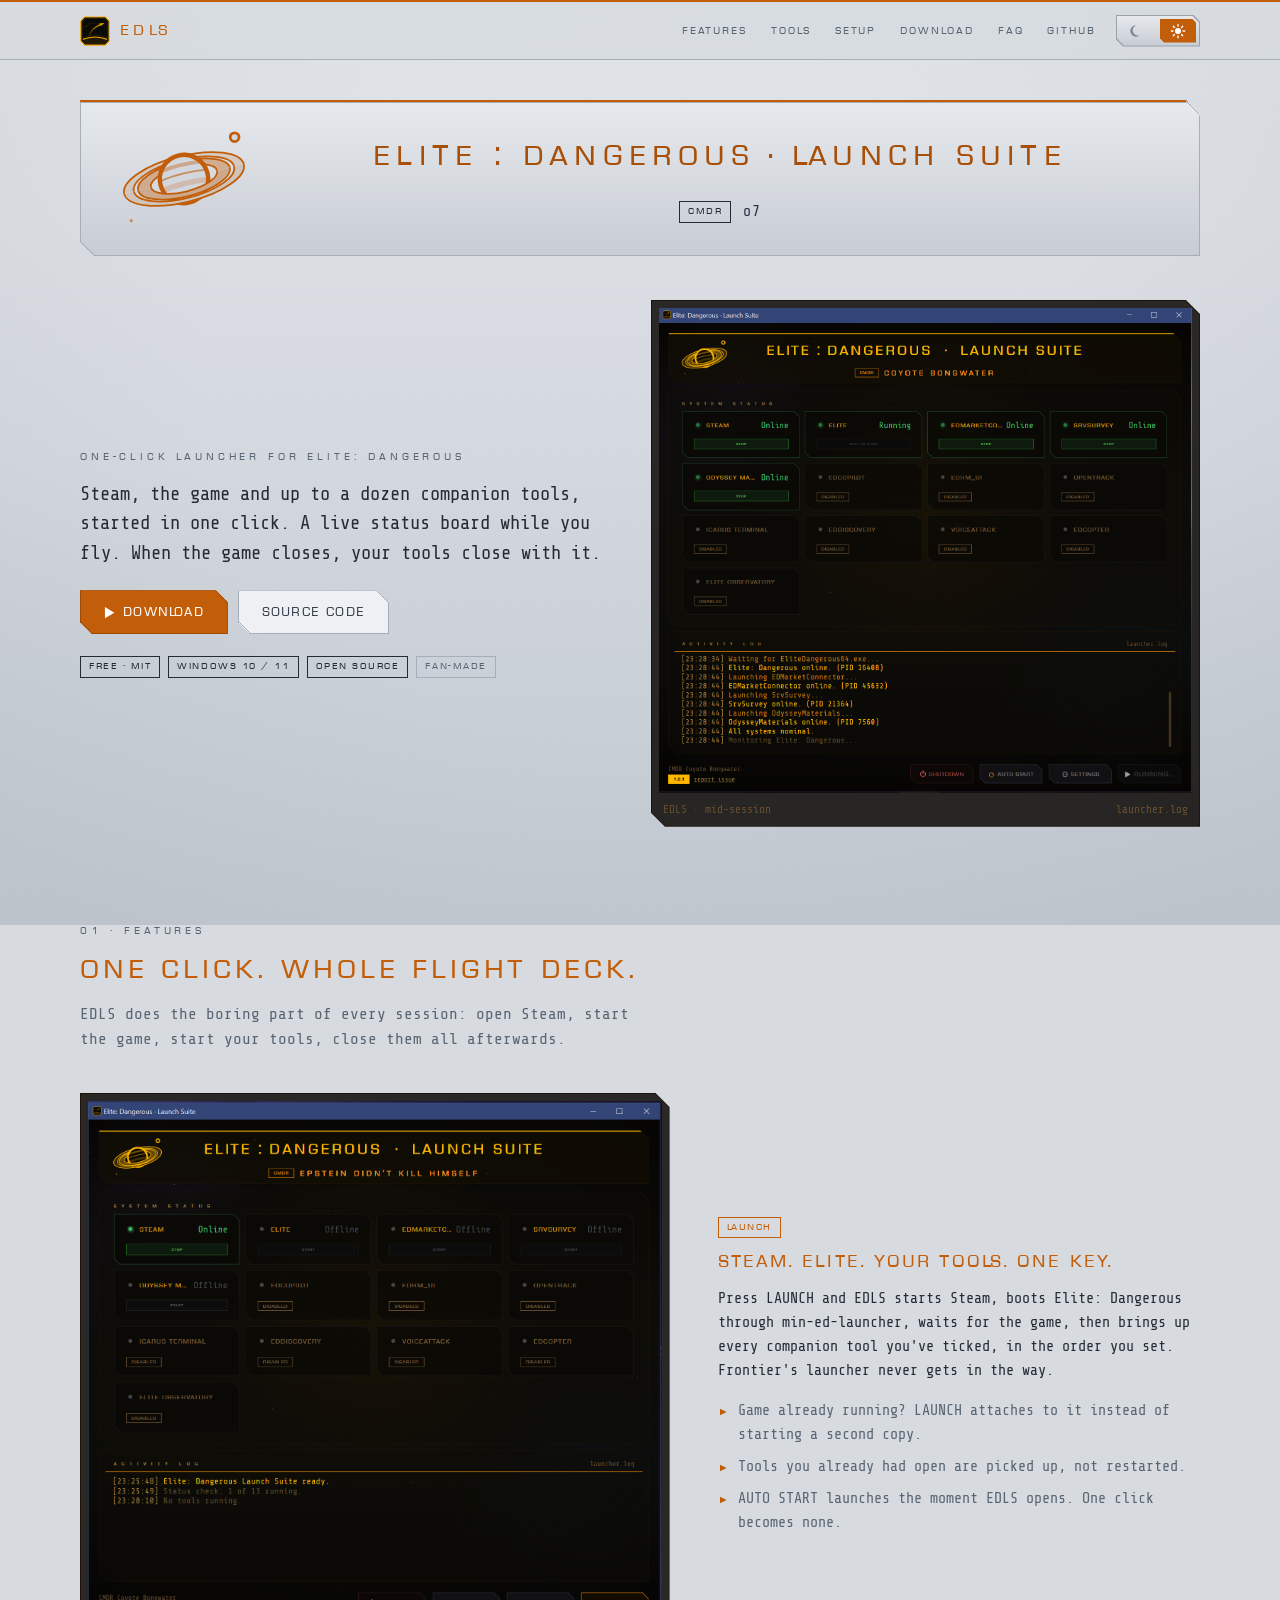
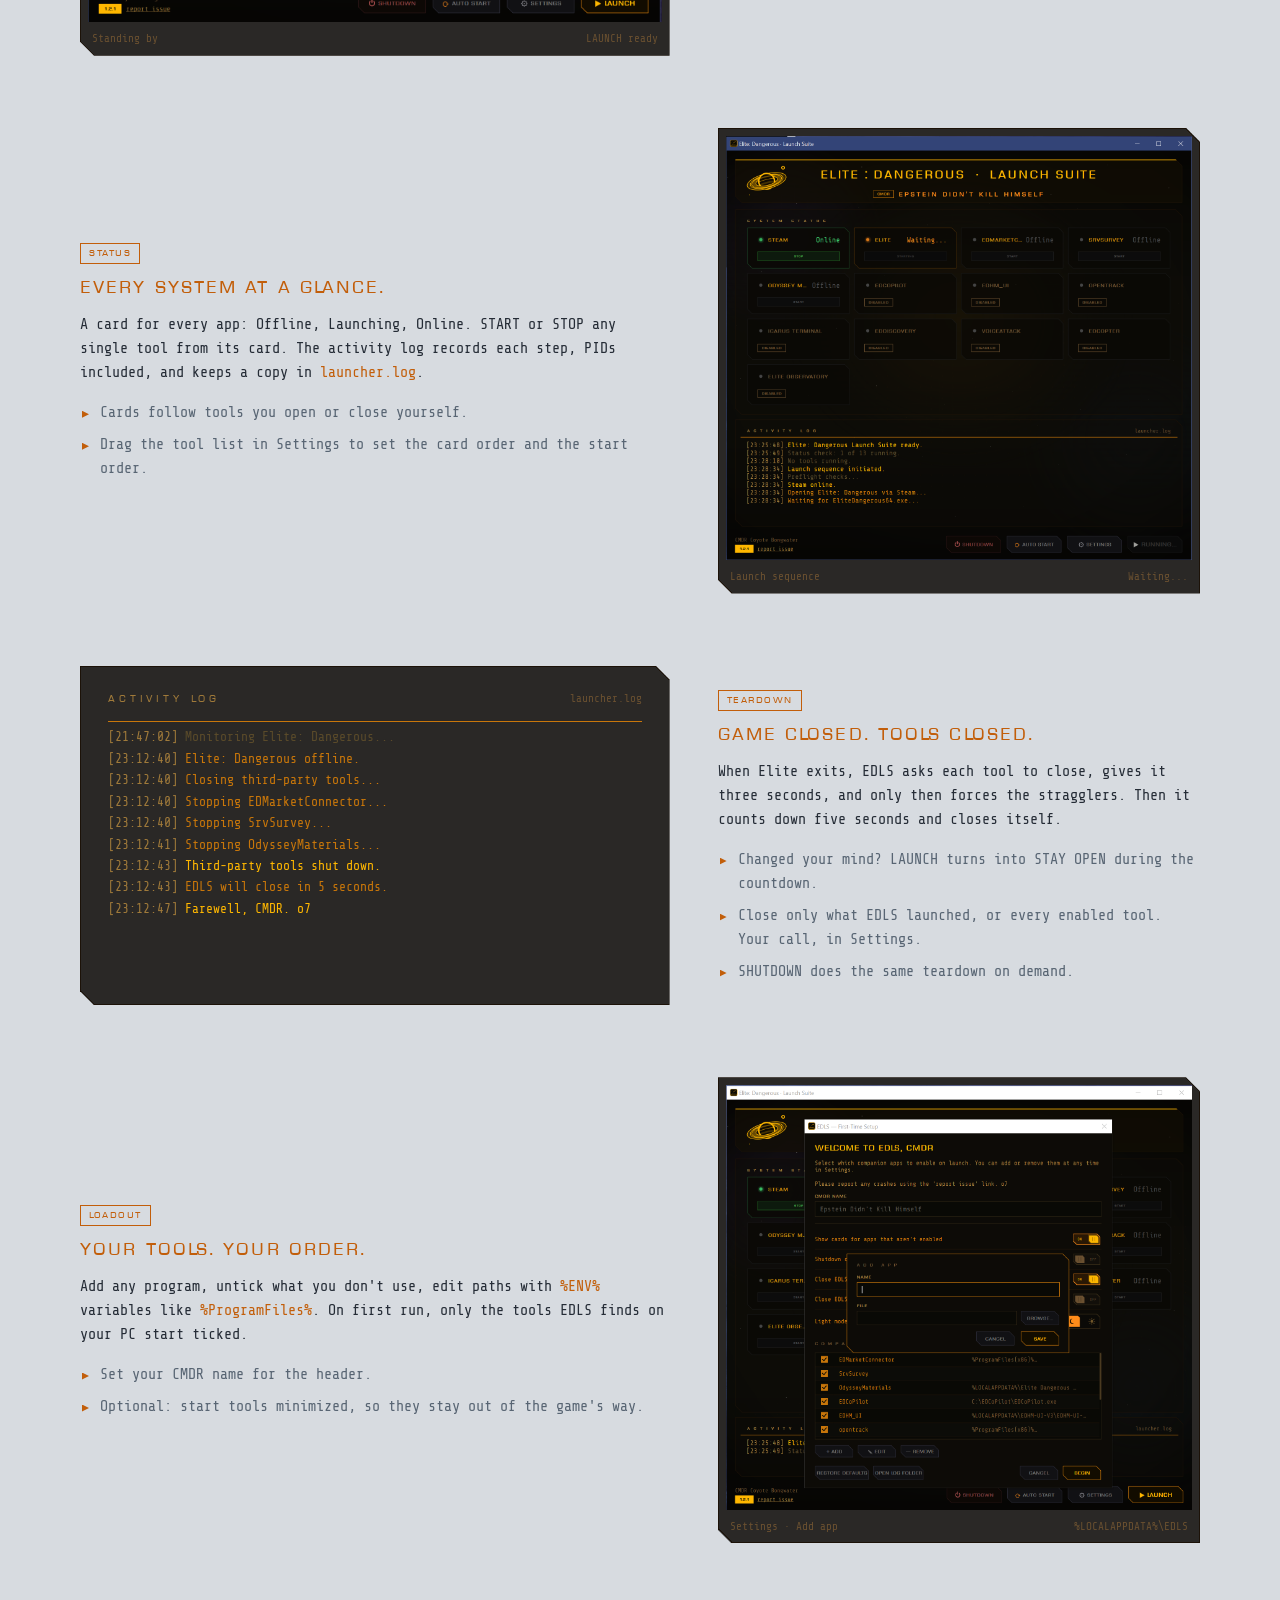
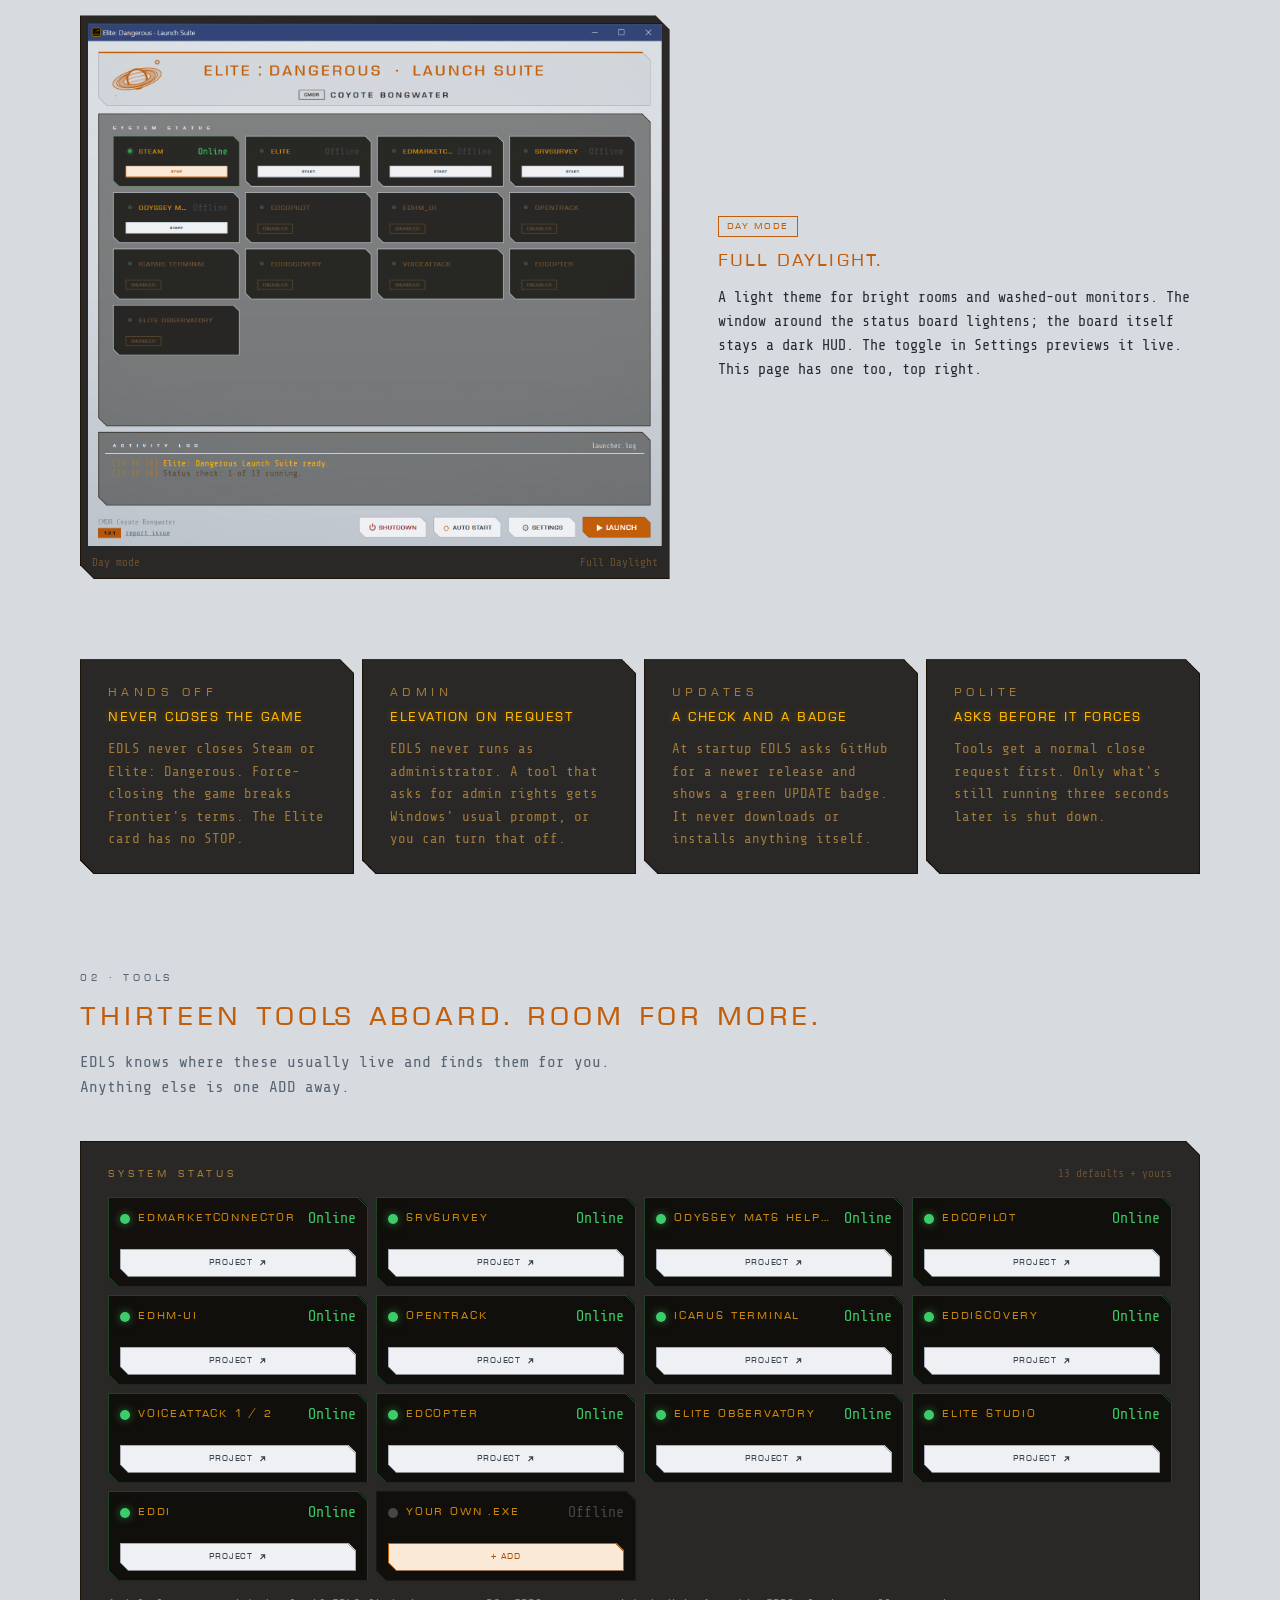
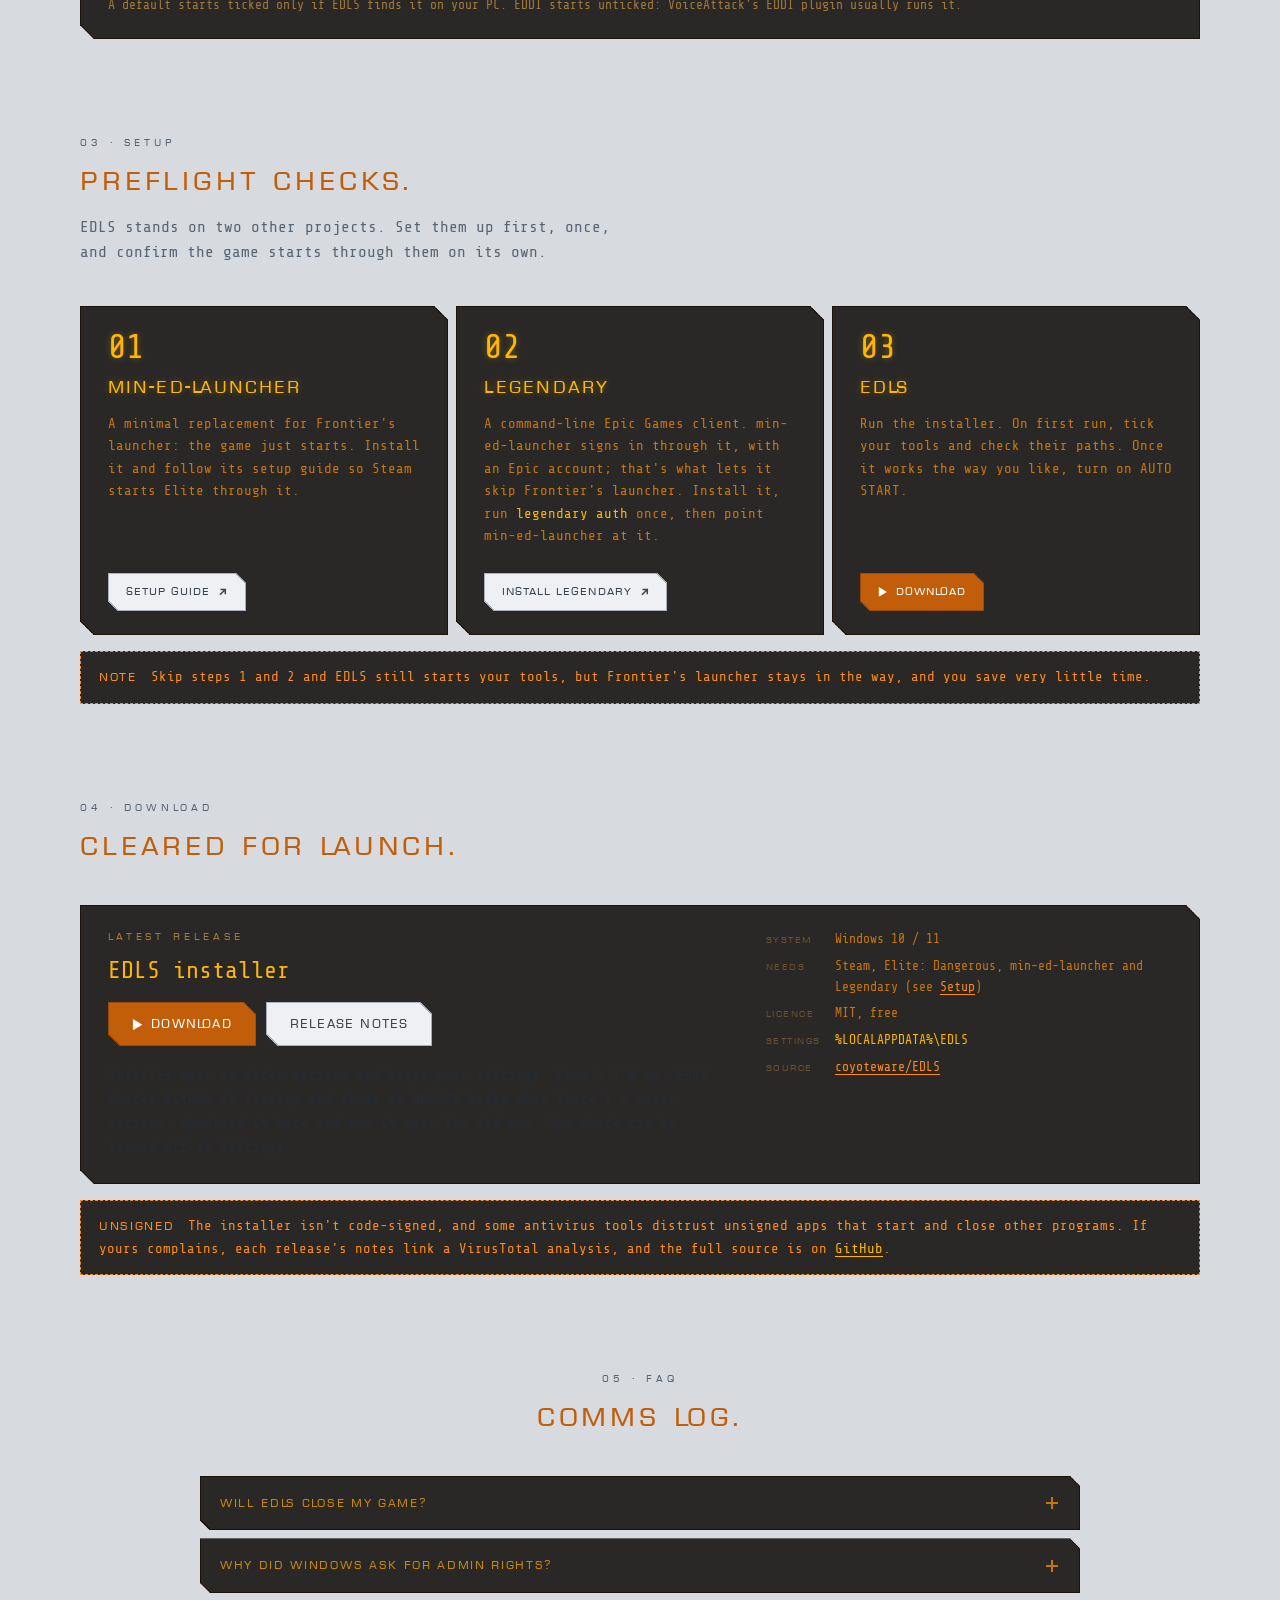
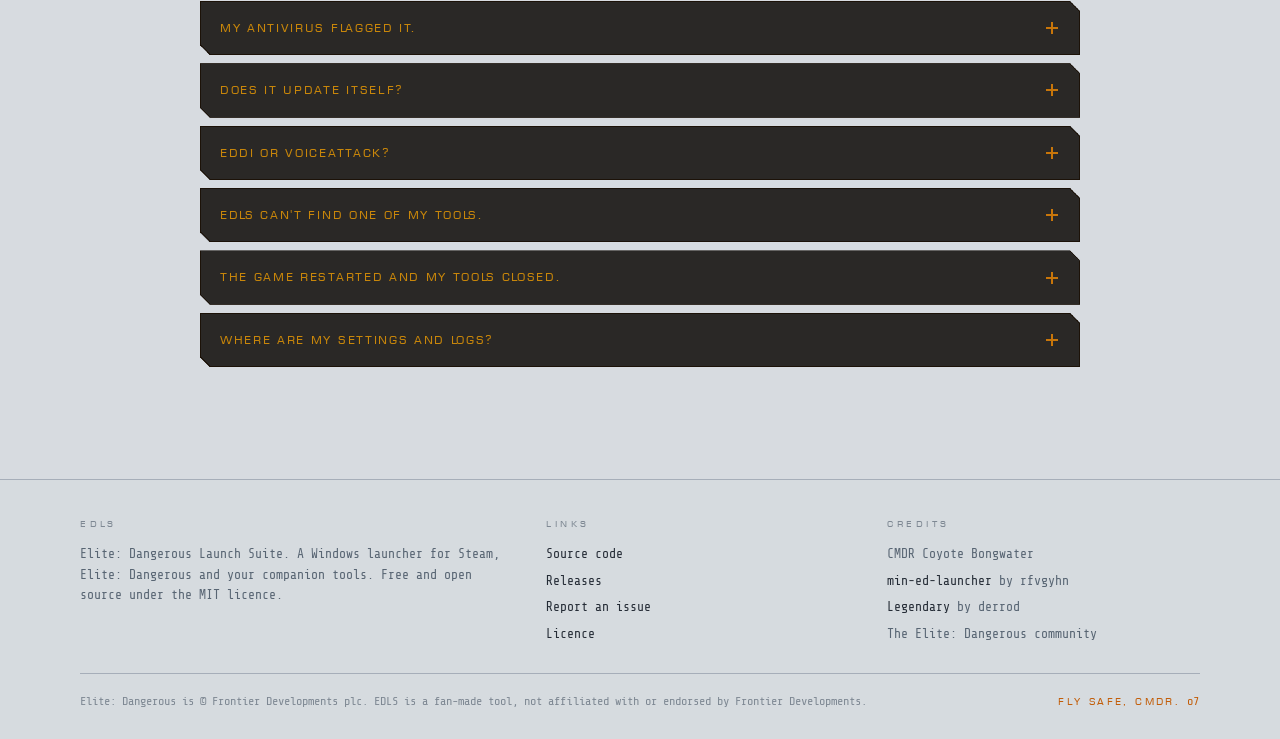
==== docs/index.html @ d01b5c19 "Add GitHub Pages site in docs/ A one-page landing site for EDLS, built from the EDLS Design System: " ====
<!doctype html>
<html lang="en" data-theme="dark">
<head>
<meta charset="utf-8">
<meta name="viewport" content="width=device-width, initial-scale=1">
<title>EDLS · Elite: Dangerous Launch Suite</title>
<meta name="description" content="EDLS starts Steam, Elite: Dangerous and up to a dozen companion tools in one click, shows a live status board while you fly, and closes the tools when the game exits. Free, open source, Windows 10/11.">
<meta name="theme-color" content="#090905">
<link rel="canonical" href="https://coyoteware.github.io/EDLS/">
<link rel="icon" href="img/icon.svg" type="image/svg+xml">
<link rel="icon" href="favicon.ico" sizes="any">
<link rel="apple-touch-icon" href="img/icon.png">
<meta property="og:type" content="website">
<meta property="og:site_name" content="EDLS">
<meta property="og:title" content="EDLS · Elite: Dangerous Launch Suite">
<meta property="og:description" content="Steam, Elite: Dangerous and your companion tools in one click. Torn down when the game closes. o7">
<meta property="og:url" content="https://coyoteware.github.io/EDLS/">
<meta property="og:image" content="https://coyoteware.github.io/EDLS/img/screenshots/midsession.png">
<meta property="og:image:alt" content="The EDLS window mid-session: status cards for Steam, Elite and companion tools, with the activity log below.">
<meta name="twitter:card" content="summary_large_image">
<script>
  (function () {
    var t;
    try { t = localStorage.getItem("edls-theme"); } catch (e) {}
    if (t !== "light" && t !== "dark") {
      t = window.matchMedia && matchMedia("(prefers-color-scheme: light)").matches ? "light" : "dark";
    }
    document.documentElement.setAttribute("data-theme", t);
  })();
</script>
<link rel="preload" href="ds/assets/EUROCAPS.TTF" as="font" type="font/ttf" crossorigin>
<link rel="stylesheet" href="ds/styles.css">
<link rel="stylesheet" href="css/site.css">
<script src="js/site.js" defer></script>
</head>
<body>
<a class="skip-link" href="#main">Skip to content</a>

<svg width="0" height="0" style="position:absolute" aria-hidden="true" focusable="false">
  <symbol id="i-play" viewBox="0 0 10 12"><path d="M0 0 10 6 0 12Z" fill="currentColor"/></symbol>
  <symbol id="i-ext" viewBox="0 0 12 12"><path d="M3 9 9 3M4 3h5v5" fill="none" stroke="currentColor" stroke-width="1.8" stroke-linecap="square"/></symbol>
  <symbol id="i-moon" viewBox="0 0 24 24"><path d="M15.5 3.5a8.5 8.5 0 1 0 5 15 7 7 0 0 1-5-15z" fill="currentColor"/></symbol>
  <symbol id="i-sun" viewBox="0 0 24 24"><circle cx="12" cy="12" r="4.5" fill="currentColor"/><path d="M12 2v2.5M12 19.5V22M2 12h2.5M19.5 12H22M4.9 4.9l1.8 1.8M17.3 17.3l1.8 1.8M4.9 19.1l1.8-1.8M17.3 6.7l1.8-1.8" stroke="currentColor" stroke-width="2" stroke-linecap="round"/></symbol>
</svg>

<header class="topbar">
  <div class="wrap">
    <a class="brand" href="#top" aria-label="EDLS home">
      <img src="img/icon.svg" alt="" width="30" height="30">EDLS
    </a>
    <nav class="nav" aria-label="Sections">
      <a href="#features">Features</a>
      <a class="nav-extra" href="#tools">Tools</a>
      <a href="#setup">Setup</a>
      <a href="#download">Download</a>
      <a class="nav-extra" href="#faq">FAQ</a>
      <a href="https://github.com/coyoteware/EDLS">GitHub</a>
    </nav>
    <button class="ed-theme-toggle" type="button" role="switch" aria-checked="false" aria-label="Day mode" hidden>
      <span class="tt-track" aria-hidden="true"></span>
      <svg class="tt-icon tt-moon-bg" aria-hidden="true"><use href="#i-moon"/></svg>
      <svg class="tt-icon tt-sun-bg" aria-hidden="true"><use href="#i-sun"/></svg>
      <span class="tt-knob" aria-hidden="true">
        <svg class="k-moon"><use href="#i-moon"/></svg>
        <svg class="k-sun"><use href="#i-sun"/></svg>
      </span>
    </button>
  </div>
</header>

<main id="main">

<!-- ═══ HERO ═══════════════════════════════════════════════════════════ -->
<section class="hero" id="top">
  <div class="wrap">
    <div class="ed-header boot" style="--i:0">
      <img class="ed-header-mark only-dark" src="img/title-mark.svg" alt="" width="132" height="110">
      <img class="ed-header-mark only-light" src="img/title-mark-light.svg" alt="" width="132" height="110">
      <h1><span class="seg">Elite : Dangerous</span><span class="sep" aria-hidden="true">·</span><span class="seg">Launch Suite</span></h1>
      <div class="ed-cmdr"><span class="ed-badge">CMDR</span><span class="o7">o7</span></div>
    </div>

    <div class="hero-grid">
      <div class="hero-copy boot" style="--i:1">
        <p class="ed-eyebrow">One-click launcher for Elite: Dangerous</p>
        <p class="hero-pitch">Steam, the game and up to a dozen companion tools, started in one click. A live status board while you fly. When the game closes, your tools close with it.</p>
        <div class="keys">
          <a class="ed-btn ed-btn--launch ed-btn--lg" href="#download"><svg class="i" aria-hidden="true"><use href="#i-play"/></svg>Download</a>
          <a class="ed-btn ed-btn--secondary ed-btn--lg" href="https://github.com/coyoteware/EDLS">Source code</a>
        </div>
        <div class="chips">
          <span class="ed-badge ed-badge--gold ed-badge--filled" data-release-version hidden></span>
          <span class="ed-badge">Free · MIT</span>
          <span class="ed-badge">Windows 10 / 11</span>
          <span class="ed-badge">Open source</span>
          <span class="ed-badge ed-badge--dim">Fan-made</span>
        </div>
      </div>
      <figure class="ed-panel hud shot boot" style="--i:2">
        <a href="img/screenshots/midsession.png"><img src="img/screenshots/midsession.png" width="1501" height="1366" alt="The EDLS window mid-session: Steam, Elite and three companion tools online, the rest disabled, and the activity log reporting all systems nominal."></a>
        <figcaption><span>EDLS · mid-session</span><span>launcher.log</span></figcaption>
      </figure>
    </div>
  </div>
</section>

<!-- ═══ FEATURES ═══════════════════════════════════════════════════════ -->
<section class="section" id="features" aria-labelledby="features-h">
  <div class="wrap">
    <header class="section-head">
      <p class="ed-eyebrow">01 · Features</p>
      <h2 id="features-h">One click. Whole flight deck.</h2>
      <p class="lede">EDLS does the boring part of every session: open Steam, start the game, start your tools, close them all afterwards.</p>
    </header>

    <article class="feature">
      <figure class="ed-panel hud shot">
        <a href="img/screenshots/mainmenu.png"><img src="img/screenshots/mainmenu.png" width="1507" height="1369" loading="lazy" alt="The EDLS main window before launch: Steam online, every other card offline, and the LAUNCH key at the bottom right."></a>
        <figcaption><span>Standing by</span><span>LAUNCH ready</span></figcaption>
      </figure>
      <div class="feature-copy">
        <span class="ed-badge ed-badge--orange">Launch</span>
        <h3>Steam. Elite. Your tools. One key.</h3>
        <p>Press LAUNCH and EDLS starts Steam, boots Elite: Dangerous through min-ed-launcher, waits for the game, then brings up every companion tool you've ticked, in the order you set. Frontier's launcher never gets in the way.</p>
        <ul class="ticks">
          <li>Game already running? LAUNCH attaches to it instead of starting a second copy.</li>
          <li>Tools you already had open are picked up, not restarted.</li>
          <li>AUTO START launches the moment EDLS opens. One click becomes none.</li>
        </ul>
      </div>
    </article>

    <article class="feature">
      <figure class="ed-panel hud shot">
        <a href="img/screenshots/booting.png"><img src="img/screenshots/booting.png" width="1504" height="1368" loading="lazy" alt="EDLS mid-launch: Steam online, Elite waiting, and the activity log stepping through the launch sequence."></a>
        <figcaption><span>Launch sequence</span><span>Waiting...</span></figcaption>
      </figure>
      <div class="feature-copy">
        <span class="ed-badge ed-badge--orange">Status</span>
        <h3>Every system at a glance.</h3>
        <p>A card for every app: Offline, Launching, Online. START or STOP any single tool from its card. The activity log records each step, PIDs included, and keeps a copy in <code>launcher.log</code>.</p>
        <ul class="ticks">
          <li>Cards follow tools you open or close yourself.</li>
          <li>Drag the tool list in Settings to set the card order and the start order.</li>
        </ul>
      </div>
    </article>

    <article class="feature">
      <div class="ed-panel hud feature-visual">
        <div class="ed-panel-head"><p class="ed-eyebrow">Activity log</p><span class="ed-panel-meta">launcher.log</span></div>
        <ul class="ed-log" aria-label="Example activity log at the end of a session">
          <li class="dim"><span class="ts">[21:47:02]</span> Monitoring Elite: Dangerous...</li>
          <li><span class="ts">[23:12:40]</span> Elite: Dangerous offline.</li>
          <li><span class="ts">[23:12:40]</span> Closing third-party tools...</li>
          <li><span class="ts">[23:12:40]</span> Stopping EDMarketConnector...</li>
          <li><span class="ts">[23:12:40]</span> Stopping SrvSurvey...</li>
          <li><span class="ts">[23:12:41]</span> Stopping OdysseyMaterials...</li>
          <li class="success"><span class="ts">[23:12:43]</span> Third-party tools shut down.</li>
          <li><span class="ts">[23:12:43]</span> EDLS will close in 5 seconds.</li>
          <li class="success"><span class="ts">[23:12:47]</span> Farewell, CMDR. o7</li>
        </ul>
      </div>
      <div class="feature-copy">
        <span class="ed-badge ed-badge--orange">Teardown</span>
        <h3>Game closed. Tools closed.</h3>
        <p>When Elite exits, EDLS asks each tool to close, gives it three seconds, and only then forces the stragglers. Then it counts down five seconds and closes itself.</p>
        <ul class="ticks">
          <li>Changed your mind? LAUNCH turns into STAY OPEN during the countdown.</li>
          <li>Close only what EDLS launched, or every enabled tool. Your call, in Settings.</li>
          <li>SHUTDOWN does the same teardown on demand.</li>
        </ul>
      </div>
    </article>

    <article class="feature">
      <figure class="ed-panel hud shot">
        <a href="img/screenshots/addapp.png"><img src="img/screenshots/addapp.png" width="1501" height="1366" loading="lazy" alt="The EDLS first-time setup dialog with the Add App popover open over the list of companion apps and their paths."></a>
        <figcaption><span>Settings · Add app</span><span>%LOCALAPPDATA%\EDLS</span></figcaption>
      </figure>
      <div class="feature-copy">
        <span class="ed-badge ed-badge--orange">Loadout</span>
        <h3>Your tools. Your order.</h3>
        <p>Add any program, untick what you don't use, edit paths with <code>%ENV%</code> variables like <code>%ProgramFiles%</code>. On first run, only the tools EDLS finds on your PC start ticked.</p>
        <ul class="ticks">
          <li>Set your CMDR name for the header.</li>
          <li>Optional: start tools minimized, so they stay out of the game's way.</li>
        </ul>
      </div>
    </article>

    <article class="feature">
      <figure class="ed-panel hud shot">
        <a href="img/screenshots/lightmode.png"><img src="img/screenshots/lightmode.png" width="1500" height="1366" loading="lazy" alt="EDLS in day mode: a light grey window and header around the dark status cards, with an orange LAUNCH key."></a>
        <figcaption><span>Day mode</span><span>Full Daylight</span></figcaption>
      </figure>
      <div class="feature-copy">
        <span class="ed-badge ed-badge--orange">Day mode</span>
        <h3>Full Daylight.</h3>
        <p>A light theme for bright rooms and washed-out monitors. The window around the status board lightens; the board itself stays a dark HUD. The toggle in Settings previews it live. This page has one too, top right.</p>
      </div>
    </article>

    <div class="aboard">
      <div class="ed-panel hud">
        <p class="ed-eyebrow">Hands off</p>
        <h3>Never closes the game</h3>
        <p>EDLS never closes Steam or Elite: Dangerous. Force-closing the game breaks Frontier's terms. The Elite card has no STOP.</p>
      </div>
      <div class="ed-panel hud">
        <p class="ed-eyebrow">Admin</p>
        <h3>Elevation on request</h3>
        <p>EDLS never runs as administrator. A tool that asks for admin rights gets Windows' usual prompt, or you can turn that off.</p>
      </div>
      <div class="ed-panel hud">
        <p class="ed-eyebrow">Updates</p>
        <h3>A check and a badge</h3>
        <p>At startup EDLS asks GitHub for a newer release and shows a green UPDATE badge. It never downloads or installs anything itself.</p>
      </div>
      <div class="ed-panel hud">
        <p class="ed-eyebrow">Polite</p>
        <h3>Asks before it forces</h3>
        <p>Tools get a normal close request first. Only what's still running three seconds later is shut down.</p>
      </div>
    </div>
  </div>
</section>

<!-- ═══ TOOLS ══════════════════════════════════════════════════════════ -->
<section class="section" id="tools" aria-labelledby="tools-h">
  <div class="wrap">
    <header class="section-head">
      <p class="ed-eyebrow">02 · Tools</p>
      <h2 id="tools-h">Thirteen tools aboard. Room for more.</h2>
      <p class="lede">EDLS knows where these usually live and finds them for you. Anything else is one ADD away.</p>
    </header>

    <div class="ed-panel hud">
      <div class="ed-panel-head"><p class="ed-eyebrow">System status</p><span class="ed-panel-meta">13 defaults + yours</span></div>
      <ul class="tool-grid" role="list" style="list-style:none;margin:0;padding:0">
        <li class="ed-card ed-card--online"><div class="ed-card-row"><span class="ed-dot ed-dot--online" style="--pulse-delay:0ms"></span><span class="ed-card-name">EDMarketConnector</span><span class="ed-card-state">Online</span></div><a class="ed-btn ed-btn--secondary ed-btn--sm" href="https://github.com/EDCD/EDMarketConnector">Project<svg class="i" aria-hidden="true"><use href="#i-ext"/></svg><span class="sr-only">: EDMarketConnector</span></a></li>
        <li class="ed-card ed-card--online"><div class="ed-card-row"><span class="ed-dot ed-dot--online" style="--pulse-delay:-300ms"></span><span class="ed-card-name">SrvSurvey</span><span class="ed-card-state">Online</span></div><a class="ed-btn ed-btn--secondary ed-btn--sm" href="https://github.com/njthomson/SrvSurvey">Project<svg class="i" aria-hidden="true"><use href="#i-ext"/></svg><span class="sr-only">: SrvSurvey</span></a></li>
        <li class="ed-card ed-card--online"><div class="ed-card-row"><span class="ed-dot ed-dot--online" style="--pulse-delay:-600ms"></span><span class="ed-card-name">Odyssey Mats Helper</span><span class="ed-card-state">Online</span></div><a class="ed-btn ed-btn--secondary ed-btn--sm" href="https://github.com/jixxed/ed-odyssey-materials-helper">Project<svg class="i" aria-hidden="true"><use href="#i-ext"/></svg><span class="sr-only">: Odyssey Materials Helper</span></a></li>
        <li class="ed-card ed-card--online"><div class="ed-card-row"><span class="ed-dot ed-dot--online" style="--pulse-delay:-900ms"></span><span class="ed-card-name">EDCoPilot</span><span class="ed-card-state">Online</span></div><a class="ed-btn ed-btn--secondary ed-btn--sm" href="https://www.razzafrag.com/">Project<svg class="i" aria-hidden="true"><use href="#i-ext"/></svg><span class="sr-only">: EDCoPilot</span></a></li>
        <li class="ed-card ed-card--online"><div class="ed-card-row"><span class="ed-dot ed-dot--online" style="--pulse-delay:-1200ms"></span><span class="ed-card-name">EDHM-UI</span><span class="ed-card-state">Online</span></div><a class="ed-btn ed-btn--secondary ed-btn--sm" href="https://github.com/BlueMystical/EDHM_UI">Project<svg class="i" aria-hidden="true"><use href="#i-ext"/></svg><span class="sr-only">: EDHM-UI</span></a></li>
        <li class="ed-card ed-card--online"><div class="ed-card-row"><span class="ed-dot ed-dot--online" style="--pulse-delay:-1500ms"></span><span class="ed-card-name">opentrack</span><span class="ed-card-state">Online</span></div><a class="ed-btn ed-btn--secondary ed-btn--sm" href="https://github.com/opentrack/opentrack">Project<svg class="i" aria-hidden="true"><use href="#i-ext"/></svg><span class="sr-only">: opentrack</span></a></li>
        <li class="ed-card ed-card--online"><div class="ed-card-row"><span class="ed-dot ed-dot--online" style="--pulse-delay:-150ms"></span><span class="ed-card-name">ICARUS Terminal</span><span class="ed-card-state">Online</span></div><a class="ed-btn ed-btn--secondary ed-btn--sm" href="https://github.com/iaincollins/icarus">Project<svg class="i" aria-hidden="true"><use href="#i-ext"/></svg><span class="sr-only">: ICARUS Terminal</span></a></li>
        <li class="ed-card ed-card--online"><div class="ed-card-row"><span class="ed-dot ed-dot--online" style="--pulse-delay:-450ms"></span><span class="ed-card-name">EDDiscovery</span><span class="ed-card-state">Online</span></div><a class="ed-btn ed-btn--secondary ed-btn--sm" href="https://github.com/EDDiscovery/EDDiscovery">Project<svg class="i" aria-hidden="true"><use href="#i-ext"/></svg><span class="sr-only">: EDDiscovery</span></a></li>
        <li class="ed-card ed-card--online"><div class="ed-card-row"><span class="ed-dot ed-dot--online" style="--pulse-delay:-750ms"></span><span class="ed-card-name">VoiceAttack 1 / 2</span><span class="ed-card-state">Online</span></div><a class="ed-btn ed-btn--secondary ed-btn--sm" href="https://voiceattack.com/">Project<svg class="i" aria-hidden="true"><use href="#i-ext"/></svg><span class="sr-only">: VoiceAttack</span></a></li>
        <li class="ed-card ed-card--online"><div class="ed-card-row"><span class="ed-dot ed-dot--online" style="--pulse-delay:-1050ms"></span><span class="ed-card-name">EDCoPTER</span><span class="ed-card-state">Online</span></div><a class="ed-btn ed-btn--secondary ed-btn--sm" href="https://edcopter.net/">Project<svg class="i" aria-hidden="true"><use href="#i-ext"/></svg><span class="sr-only">: EDCoPTER</span></a></li>
        <li class="ed-card ed-card--online"><div class="ed-card-row"><span class="ed-dot ed-dot--online" style="--pulse-delay:-1350ms"></span><span class="ed-card-name">Elite Observatory</span><span class="ed-card-state">Online</span></div><a class="ed-btn ed-btn--secondary ed-btn--sm" href="https://github.com/Xjph/ObservatoryCore">Project<svg class="i" aria-hidden="true"><use href="#i-ext"/></svg><span class="sr-only">: Elite Observatory</span></a></li>
        <li class="ed-card ed-card--online"><div class="ed-card-row"><span class="ed-dot ed-dot--online" style="--pulse-delay:-1650ms"></span><span class="ed-card-name">Elite Studio</span><span class="ed-card-state">Online</span></div><a class="ed-btn ed-btn--secondary ed-btn--sm" href="https://elite-studio-app.github.io/">Project<svg class="i" aria-hidden="true"><use href="#i-ext"/></svg><span class="sr-only">: Elite Studio</span></a></li>
        <li class="ed-card ed-card--online"><div class="ed-card-row"><span class="ed-dot ed-dot--online" style="--pulse-delay:-500ms"></span><span class="ed-card-name">EDDI</span><span class="ed-card-state">Online</span></div><a class="ed-btn ed-btn--secondary ed-btn--sm" href="https://github.com/EDCD/EDDI">Project<svg class="i" aria-hidden="true"><use href="#i-ext"/></svg><span class="sr-only">: EDDI</span></a></li>
        <li class="ed-card"><div class="ed-card-row"><span class="ed-dot"></span><span class="ed-card-name">Your own .exe</span><span class="ed-card-state">Offline</span></div><a class="ed-btn ed-btn--on ed-btn--sm" href="https://github.com/coyoteware/EDLS#configuration">+ Add</a></li>
      </ul>
      <p class="tool-note">A default starts ticked only if EDLS finds it on your PC. EDDI starts unticked: VoiceAttack's EDDI plugin usually runs it.</p>
    </div>
  </div>
</section>

<!-- ═══ SETUP ══════════════════════════════════════════════════════════ -->
<section class="section" id="setup" aria-labelledby="setup-h">
  <div class="wrap">
    <header class="section-head">
      <p class="ed-eyebrow">03 · Setup</p>
      <h2 id="setup-h">Preflight checks.</h2>
      <p class="lede">EDLS stands on two other projects. Set them up first, once, and confirm the game starts through them on its own.</p>
    </header>

    <ol class="steps" role="list" style="list-style:none;margin:0;padding:0">
      <li class="ed-panel hud step">
        <span class="step-num">01</span>
        <h3>min-ed-launcher</h3>
        <p>A minimal replacement for Frontier's launcher: the game just starts. Install it and follow its setup guide so Steam starts Elite through it.</p>
        <div class="keys"><a class="ed-btn ed-btn--secondary" href="https://github.com/rfvgyhn/min-ed-launcher#setup">Setup guide<svg class="i" aria-hidden="true"><use href="#i-ext"/></svg></a></div>
      </li>
      <li class="ed-panel hud step">
        <span class="step-num">02</span>
        <h3>Legendary</h3>
        <p>A command-line Epic Games client. min-ed-launcher signs in through it, with an Epic account; that's what lets it skip Frontier's launcher. Install it, run <code>legendary auth</code> once, then point min-ed-launcher at it.</p>
        <div class="keys"><a class="ed-btn ed-btn--secondary" href="https://github.com/derrod/legendary#installation">Install Legendary<svg class="i" aria-hidden="true"><use href="#i-ext"/></svg></a></div>
      </li>
      <li class="ed-panel hud step">
        <span class="step-num">03</span>
        <h3>EDLS</h3>
        <p>Run the installer. On first run, tick your tools and check their paths. Once it works the way you like, turn on AUTO START.</p>
        <div class="keys"><a class="ed-btn ed-btn--launch" href="#download"><svg class="i" aria-hidden="true"><use href="#i-play"/></svg>Download</a></div>
      </li>
    </ol>
    <p class="callout hud"><strong>NOTE</strong> Skip steps 1 and 2 and EDLS still starts your tools, but Frontier's launcher stays in the way, and you save very little time.</p>
  </div>
</section>

<!-- ═══ DOWNLOAD ═══════════════════════════════════════════════════════ -->
<section class="section" id="download" aria-labelledby="download-h">
  <div class="wrap">
    <header class="section-head">
      <p class="ed-eyebrow">04 · Download</p>
      <h2 id="download-h">Cleared for launch.</h2>
    </header>

    <div class="ed-panel hud download">
      <div>
        <p class="ed-eyebrow">Latest release</p>
        <p class="dl-file" data-release-file>EDLS installer</p>
        <div class="keys">
          <a class="ed-btn ed-btn--launch ed-btn--lg" href="https://github.com/coyoteware/EDLS/releases/latest" data-release-download><svg class="i" aria-hidden="true"><use href="#i-play"/></svg>Download</a>
          <a class="ed-btn ed-btn--secondary ed-btn--lg" href="https://github.com/coyoteware/EDLS/releases/latest" data-release-notes>Release notes</a>
        </div>
        <p>Installs over an older version and keeps your settings. From 1.3.0 on, EDLS checks GitHub at startup and shows an UPDATE badge when there's a newer version: download it here and run it over the old one. The check can be turned off in Settings.</p>
      </div>
      <dl class="specs">
        <dt>System</dt><dd>Windows 10 / 11</dd>
        <dt>Needs</dt><dd>Steam, Elite: Dangerous, min-ed-launcher and Legendary (see <a href="#setup">Setup</a>)</dd>
        <dt>Licence</dt><dd>MIT, free</dd>
        <dt>Settings</dt><dd><code>%LOCALAPPDATA%\EDLS</code></dd>
        <dt>Source</dt><dd><a href="https://github.com/coyoteware/EDLS">coyoteware/EDLS</a></dd>
      </dl>
    </div>
    <p class="callout hud"><strong>UNSIGNED</strong> The installer isn't code-signed, and some antivirus tools distrust unsigned apps that start and close other programs. If yours complains, each release's notes link a VirusTotal analysis, and the full source is on <a href="https://github.com/coyoteware/EDLS">GitHub</a>.</p>
  </div>
</section>

<!-- ═══ FAQ ════════════════════════════════════════════════════════════ -->
<section class="section" id="faq" aria-labelledby="faq-h">
  <div class="wrap">
    <header class="section-head section-head--center">
      <p class="ed-eyebrow">05 · FAQ</p>
      <h2 id="faq-h">Comms log.</h2>
    </header>
    <div class="faq">
      <details class="ed-faq hud">
        <summary>Will EDLS close my game?</summary>
        <div class="answer"><p>No. EDLS never closes Steam or Elite: Dangerous: force-closing the game breaks Frontier's terms of service. Quit from the game's own menu. EDLS only closes your companion tools.</p></div>
      </details>
      <details class="ed-faq hud">
        <summary>Why did Windows ask for admin rights?</summary>
        <div class="answer"><p>Some tools (EDHM-UI, on most accounts) ask Windows for administrator rights. EDLS itself never runs as administrator, so when it starts one of these, Windows shows its usual UAC prompt. If EDLS has to close one later, Windows asks once more, one prompt for all of them.</p><p>Don't want the prompts? Turn off <strong>Ask for admin rights when a tool needs them</strong> in Settings, and EDLS leaves those tools to you.</p></div>
      </details>
      <details class="ed-faq hud">
        <summary>My antivirus flagged it.</summary>
        <div class="answer"><p>The installer is unsigned, and EDLS starts and closes other programs: some antivirus tools distrust that combination. Each release's notes link a VirusTotal analysis, and the source is all on GitHub.</p></div>
      </details>
      <details class="ed-faq hud">
        <summary>Does it update itself?</summary>
        <div class="answer"><p>No. From 1.3.0 on, EDLS asks GitHub for a newer release at startup and shows a green UPDATE badge next to your CMDR name. Click it for the steps and a link to the release page. Download the installer there and run it: it installs over your current version and keeps your settings. EDLS never downloads or runs an installer itself.</p></div>
      </details>
      <details class="ed-faq hud">
        <summary>EDDI or VoiceAttack?</summary>
        <div class="answer"><p>If you use EDDI through VoiceAttack's EDDI plugin, leave EDDI unticked and VoiceAttack ticked. The plugin starts EDDI and closes it with VoiceAttack. With both ticked, EDLS and the plugin can both try to start EDDI at once. Tick EDDI only if you run it on its own.</p></div>
      </details>
      <details class="ed-faq hud">
        <summary>EDLS can't find one of my tools.</summary>
        <div class="answer"><p>Open SETTINGS and set its path. Paths take environment variables, e.g. <code>%ProgramFiles%</code>. SrvSurvey's install path is hard to enter by hand: if EDLS can't find it, please report it on the <a href="https://github.com/coyoteware/EDLS/issues">issues page</a>.</p></div>
      </details>
      <details class="ed-faq hud">
        <summary>The game restarted and my tools closed.</summary>
        <div class="answer"><p>A relog, or min-ed-launcher restarting the game, looks to EDLS like the end of the session. Press STAY OPEN during the countdown, then LAUNCH: EDLS attaches to the running game and starts your tools again.</p></div>
      </details>
      <details class="ed-faq hud">
        <summary>Where are my settings and logs?</summary>
        <div class="answer"><p><code>%LOCALAPPDATA%\EDLS\settings.json</code> and <code>%LOCALAPPDATA%\EDLS\launcher.log</code>. Found a bug? Open an <a href="https://github.com/coyoteware/EDLS/issues">issue</a> and attach <code>launcher.log</code> (Settings → OPEN LOG FOLDER), with your OS and hardware.</p></div>
      </details>
    </div>
  </div>
</section>

</main>

<footer class="site-footer">
  <div class="wrap">
    <div class="footer-grid">
      <div>
        <h4>EDLS</h4>
        <p>Elite: Dangerous Launch Suite. A Windows launcher for Steam, Elite: Dangerous and your companion tools. Free and open source under the MIT licence.</p>
      </div>
      <div>
        <h4>Links</h4>
        <ul>
          <li><a href="https://github.com/coyoteware/EDLS">Source code</a></li>
          <li><a href="https://github.com/coyoteware/EDLS/releases">Releases</a></li>
          <li><a href="https://github.com/coyoteware/EDLS/issues">Report an issue</a></li>
          <li><a href="https://github.com/coyoteware/EDLS/blob/main/LICENSE">Licence</a></li>
        </ul>
      </div>
      <div>
        <h4>Credits</h4>
        <ul>
          <li>CMDR Coyote Bongwater</li>
          <li><a href="https://github.com/rfvgyhn/min-ed-launcher">min-ed-launcher</a> by rfvgyhn</li>
          <li><a href="https://github.com/derrod/legendary">Legendary</a> by derrod</li>
          <li>The Elite: Dangerous community</li>
        </ul>
      </div>
    </div>
    <div class="legal">
      <span>Elite: Dangerous is © Frontier Developments plc. EDLS is a fan-made tool, not affiliated with or endorsed by Frontier Developments.</span>
      <span class="salute">Fly safe, CMDR. <span class="o7">o7</span></span>
    </div>
  </div>
</footer>
</body>
</html>
---- docs/ds/styles.css ----
/* ============================================================================
   EDLS DESIGN SYSTEM — global entry point.
   Consumers link THIS file. It is import-only by contract.
   ============================================================================ */

@import "tokens/fonts.css";
@import "tokens/colors.css";
@import "tokens/typography.css";
@import "tokens/spacing.css";
@import "tokens/effects.css";
---- docs/css/site.css ----
/* ============================================================================
   EDLS site — components and layout.
   Tokens come from ds/styles.css (the EDLS Design System, copied verbatim).
   The .ed-* classes are plain-CSS ports of the DS React components
   (components/core, components/status, components/forms); values match them.
   ============================================================================ */

:root {
  color-scheme: dark;
  --wrap: 1120px;
  --gutter: 16px;
  --topbar-h: 60px;
  --topbar-bg: rgba(9, 9, 5, 0.84);
  --page-bg: url("../img/window-bg.svg");
  --heading-glow: var(--glow-text);
  --hud-pane: rgba(13, 11, 7, 0.45);
}

/* Day mode, page chrome: the DS "Full Daylight" keys and banner
   (ui_kits/edls-launcher/Light Mode.html, .daylight) — what the app ships. */
[data-theme="light"] {
  color-scheme: light;
  --topbar-bg: rgba(215, 219, 224, 0.88);
  --page-bg: url("../img/window-bg-light.svg");
  --heading-glow: none;

  --banner-bg: linear-gradient(180deg, #E6E9ED 0%, #C8CDD4 100%);
  --banner-edge: #C25E0A;
  --banner-title: #A84F08;
  --banner-glow: none;
  --banner-border: #A6AEB9;

  --btn-launch-bg: #C25E0A; --btn-launch-bg-hover: #D46A12; --btn-launch-bd: #9E4A06;
  --btn-launch-bd-hover: #7E3A04; --btn-launch-fg: #FFFFFF; --btn-launch-fg-hover: #FFFFFF;
  --btn-glow: none;
  --btn-secondary-bg: #EEF0F3; --btn-secondary-bg-hover: #FFFFFF; --btn-secondary-bd: #A6AEB9;
  --btn-secondary-bd-hover: #C25E0A; --btn-secondary-fg: #3A4450; --btn-secondary-fg-hover: #A84F08;
  --btn-on-bg: #FBE9D8; --btn-on-bg-hover: #FFF1E3; --btn-on-bd: #C25E0A;
  --btn-on-bd-hover: #9E4A06; --btn-on-fg: #A84F08; --btn-on-fg-hover: #7E3A04;
}

/* Day mode, panes: the status/log panes and cards stay the dark HUD in both
   themes (the app's "Full Daylight" rule, theme.PANE). .hud re-declares the
   dark palette, and the semantic aliases with it, because custom properties
   inherit already-resolved values. The pane fill is denser than the app's
   .45 so prose stays readable over the light window. */
[data-theme="light"] .hud {
  --ed-gold: #FFB700; --ed-dark: #090905; --ed-panel: #0D0B07; --ed-border: #1C1208;
  --ed-amber: #C8760A; --ed-orange: #FF8C1A; --ed-dim: #4A3A20; --ed-text-mid: #A07A3A;
  --ed-text-dim: #6A5030; --ed-green: #3DCC6A; --ed-red: #CC3D3D; --ed-inactive: #454545;
  --ed-name: #C8860A; --ed-cmdr: #FF8C1A; --ed-success: #FFB700; --ed-log-dim: #5A4A2A;
  --ed-card-bg: rgba(10, 8, 4, 0.74); --ed-card-border: #1A1208; --ed-card-border-off: #181818;
  --hud-pane: rgba(13, 11, 7, 0.86);

  --surface-base: var(--ed-dark);
  --surface-panel: var(--hud-pane);
  --surface-panel-solid: var(--ed-panel);
  --surface-card: var(--ed-card-bg);
  --border-default: var(--ed-border);
  --border-card: var(--ed-card-border);
  --text-primary: var(--ed-amber);
  --text-secondary: var(--ed-text-mid);
  --text-tertiary: var(--ed-text-dim);
  --text-accent: var(--ed-gold);
  --text-active: var(--ed-orange);
  --status-online: var(--ed-green);
  --status-active: var(--ed-orange);
  --status-offline: var(--ed-inactive);
  --status-failed: var(--ed-red);
  --accent: var(--ed-gold);
  --accent-amber: var(--ed-amber);
  --heading-glow: var(--glow-text);
  color-scheme: dark;
}
.hud { --surface-panel: var(--hud-pane); }

/* ---- Base ------------------------------------------------------------- */
*, *::before, *::after { box-sizing: border-box; }
html { scroll-behavior: smooth; scroll-padding-top: calc(var(--topbar-h) + 16px); }
body {
  margin: 0;
  min-height: 100vh;
  background: var(--ed-dark) var(--page-bg) center / cover no-repeat fixed;
  color: var(--text-primary);
  font-family: var(--font-mono);
  font-size: 15px;
  line-height: 1.6;
  -webkit-font-smoothing: antialiased;
  overflow-x: hidden;
}
img { max-width: 100%; height: auto; display: block; }
a { color: var(--text-active); text-underline-offset: 3px; }
a:hover { color: var(--text-accent); }
code, kbd { font-family: var(--font-mono); color: var(--text-accent); }
p { margin: 0 0 12px; }
p:last-child { margin-bottom: 0; }
:focus-visible { outline: 1px dashed var(--text-active); outline-offset: 3px; }
::selection { background: var(--ed-orange); color: #120C00; }

.wrap { width: min(var(--wrap), 100% - 2 * var(--gutter)); margin-inline: auto; }
.skip-link {
  position: absolute; left: 12px; top: -60px; z-index: 100;
  padding: 8px 12px; background: var(--ed-gold); color: #120C00;
  font-family: var(--font-display); letter-spacing: 0.08em; text-decoration: none;
}
.skip-link:focus { top: 12px; }
.sr-only {
  position: absolute; width: 1px; height: 1px; overflow: hidden;
  clip: rect(0 0 0 0); white-space: nowrap;
}
.i { width: 0.8em; height: 0.8em; flex: 0 0 auto; }

/* Day/night art swaps: both copies sit in the markup, CSS shows one. */
.only-light { display: none !important; }
[data-theme="light"] .only-dark { display: none !important; }
[data-theme="light"] .only-light { display: block !important; }

/* ---- Chamfer hairline (DS: clipped inset layer + mask) ----------------- */
.ed-btn, .ed-panel, .ed-card, .ed-header, .ed-faq {
  --ch: 10px;
  --clip: polygon(0 0, calc(100% - var(--ch)) 0, 100% var(--ch), 100% 100%,
                  var(--ch) 100%, 0 calc(100% - var(--ch)));
  position: relative;
  clip-path: var(--clip);
}
.ed-btn::before, .ed-panel::before, .ed-card::before, .ed-header::before, .ed-faq::before {
  content: "";
  position: absolute;
  inset: 0;
  clip-path: var(--clip);
  padding: 1px;
  background: var(--hairline, var(--border-default));
  -webkit-mask: linear-gradient(#000 0 0) content-box, linear-gradient(#000 0 0);
  -webkit-mask-composite: xor;
  mask: linear-gradient(#000 0 0) content-box exclude, linear-gradient(#000 0 0);
  pointer-events: none;
  transition: background var(--dur-fast) var(--ease-hud);
}
/* The ring above is rectangular, so the two cut edges get their own 1px
   diagonals (the app's polygon strokes them too). Each sits just inside the
   clip line: the gradient runs outward across the corner square. */
.ed-btn::after, .ed-panel::after, .ed-card::after, .ed-header::after, .ed-faq::after {
  --diag: transparent calc(50% - 1.4px), var(--hairline, var(--border-default)) calc(50% - 0.9px),
          var(--hairline, var(--border-default)) 50%, transparent 50%;
  content: "";
  position: absolute;
  inset: 0;
  background:
    linear-gradient(to top right, var(--diag)) top right / var(--ch) var(--ch) no-repeat,
    linear-gradient(to bottom left, var(--diag)) bottom left / var(--ch) var(--ch) no-repeat;
  pointer-events: none;
}
.ed-header::after { top: -2px; }   /* the gold top edge sits outside the padding box */

/* ---- Button (components/core/Button.jsx) ------------------------------- */
.ed-btn {
  display: inline-flex;
  align-items: center;
  justify-content: center;
  gap: 8px;
  height: 38px;
  padding: 0 18px;
  border: 0;
  background: var(--b-bg);
  color: var(--b-fg);
  --hairline: var(--b-bd);
  font-family: var(--font-display);
  font-size: 13px;
  font-weight: 700;
  letter-spacing: 0.08em;
  text-transform: uppercase;
  text-decoration: none;
  white-space: nowrap;
  cursor: pointer;
  transition: background var(--dur-fast) var(--ease-hud), color var(--dur-fast) var(--ease-hud);
}
.ed-btn:hover { background: var(--b-bg-h); color: var(--b-fg-h); --hairline: var(--b-bd-h); }
.ed-btn:active { filter: brightness(0.85); }
.ed-btn:focus-visible { outline: 1px dashed var(--b-fg-h); outline-offset: -5px; }
.ed-btn--launch {
  --b-bg: var(--btn-launch-bg, #120C00);   --b-bg-h: var(--btn-launch-bg-hover, #1A1000);
  --b-bd: var(--btn-launch-bd, var(--ed-amber)); --b-bd-h: var(--btn-launch-bd-hover, var(--ed-gold));
  --b-fg: var(--btn-launch-fg, var(--ed-gold));  --b-fg-h: var(--btn-launch-fg-hover, #FFD040);
}
.ed-btn--launch:hover { text-shadow: var(--btn-glow, var(--glow-text)); }
.ed-btn--secondary {
  --b-bg: var(--btn-secondary-bg, #111114); --b-bg-h: var(--btn-secondary-bg-hover, #120F09);
  --b-bd: var(--btn-secondary-bd, #2A2A35); --b-bd-h: var(--btn-secondary-bd-hover, var(--ed-amber));
  --b-fg: var(--btn-secondary-fg, #686868); --b-fg-h: var(--btn-secondary-fg-hover, var(--ed-orange));
}
.ed-btn--on {
  --b-bg: var(--btn-on-bg, #120C00); --b-bg-h: var(--btn-on-bg-hover, #1A1000);
  --b-bd: var(--btn-on-bd, var(--ed-amber)); --b-bd-h: var(--btn-on-bd-hover, var(--ed-gold));
  --b-fg: var(--btn-on-fg, var(--ed-orange)); --b-fg-h: var(--btn-on-fg-hover, var(--ed-gold));
}
.ed-btn--sm { --ch: 8px; height: 28px; padding: 0 12px; font-size: 10px; gap: 6px; }
.ed-btn--lg { --ch: 12px; height: 44px; padding: 0 24px; font-size: 15px; }
.ed-btn .i { width: 0.75em; height: 0.75em; }

/* ---- Panel (components/core/Panel.jsx) --------------------------------- */
.ed-panel {
  --ch: 14px;
  background: var(--surface-panel);
  padding: clamp(16px, 2.4vw, 24px) clamp(16px, 2.6vw, 28px);
}
.ed-panel--sm { --ch: 10px; }
.ed-panel-head {
  display: flex; align-items: baseline; justify-content: space-between; gap: 12px;
  margin-bottom: 14px;
}
.ed-panel-meta { font-family: var(--font-mono); font-size: var(--type-mono-xs); color: var(--text-tertiary); }

/* ---- Eyebrow / Badge / StatusDot -------------------------------------- */
.ed-eyebrow {
  margin: 0;
  font-family: var(--font-display);
  font-size: 12px;
  line-height: 1.4;
  letter-spacing: var(--tracking-eyebrow);
  text-transform: uppercase;
  color: var(--text-secondary);
}
.ed-badge {
  --v: var(--ed-amber);
  display: inline-flex; align-items: center;
  padding: 2px 8px;
  font-family: var(--font-display);
  font-size: var(--type-display-xs);
  letter-spacing: var(--tracking-wider);
  text-transform: uppercase;
  line-height: 1.4;
  color: var(--v);
  border: 1px solid var(--v);
  white-space: nowrap;
}
.ed-badge--gold   { --v: var(--accent); }
.ed-badge--orange { --v: var(--ed-orange); }
.ed-badge--green  { --v: var(--ed-green); }
.ed-badge--dim    { --v: var(--ed-text-mid); border-color: var(--ed-border); }
.ed-badge--filled { color: var(--ed-dark); background: var(--v); }
[data-theme="light"] .ed-badge--filled { color: #FFFFFF; }

.ed-dot {
  display: inline-block; width: 10px; height: 10px; flex: 0 0 auto;
  border-radius: 50%;
  background: var(--status-offline);
}
.ed-dot--online {
  background: var(--status-online);
  box-shadow: var(--glow-green);
  animation: ed-pulse var(--dur-pulse) var(--ease-hud) infinite;
  animation-delay: var(--pulse-delay, 0ms);
}
.ed-dot--active { background: var(--status-active); box-shadow: var(--glow-amber); animation: ed-pulse var(--dur-pulse) var(--ease-hud) infinite; }

/* ---- StatusCard (components/status/StatusCard.jsx) --------------------- */
.ed-card {
  --ch: 10px;
  --hairline: var(--ed-card-border-off);
  display: flex; flex-direction: column; gap: 4px;
  min-height: 90px;
  padding: 10px 12px;
  background: var(--surface-card);
}
.ed-card--online { --hairline: var(--ed-border-online); }
.ed-card-row { display: flex; align-items: center; gap: 8px; min-width: 0; }
.ed-card-name {
  flex: 1; min-width: 0;
  overflow: hidden; text-overflow: ellipsis; white-space: nowrap;
  font-family: var(--font-display);
  font-size: var(--type-display-sm);
  letter-spacing: var(--tracking-wider);
  text-transform: uppercase;
  color: var(--ed-name);
}
.ed-card-state { font-family: var(--font-mono); font-size: var(--type-mono-md); color: var(--status-offline); }
.ed-card--online .ed-card-state { color: var(--status-online); }
.ed-card .ed-btn { margin-top: auto; width: 100%; }

/* ---- LogView (components/status/LogView.jsx) --------------------------- */
.ed-log {
  margin: 0;
  font-family: var(--font-mono);
  font-size: var(--type-mono-sm);
  line-height: 1.65;
  list-style: none;
  padding: 4px 0 0;
  border-top: 1px solid var(--ed-amber);
}
.ed-log li { white-space: pre-wrap; word-break: break-word; color: var(--ed-amber); }
.ed-log .ts { color: var(--text-secondary); }
.ed-log .success { color: var(--ed-success); }
.ed-log .warning { color: var(--ed-orange); }
.ed-log .error   { color: var(--ed-red); }
.ed-log .dim     { color: var(--ed-log-dim); }

/* ---- Header / TitleBanner (components/status/TitleBanner.jsx, ui.HeaderPanel)
   Gold top edge clipped at the chamfer, title mark at the left, tracked
   title, CMDR row beneath. No chevrons, as in the shipped app. */
.ed-header {
  --ch: 14px;
  --hairline: var(--banner-border, var(--ed-border));
  display: grid;
  grid-template-columns: auto 1fr;
  align-items: center;
  gap: 4px clamp(12px, 2.5vw, 28px);
  padding: clamp(14px, 2.2vw, 22px) clamp(14px, 3vw, 40px);
  background: var(--banner-bg, linear-gradient(180deg, rgba(40, 28, 4, 0.9) 0%, rgba(14, 10, 4, 0.95) 100%));
  border-top: 2px solid var(--banner-edge, var(--ed-gold));
}
.ed-header-mark { grid-row: span 2; width: clamp(64px, 11vw, 132px); }
.ed-header h1 {
  margin: 0;
  text-align: center;
  font-family: var(--font-display);
  font-size: clamp(17px, 3.1vw, 34px);
  font-weight: 800;
  line-height: 1.25;
  letter-spacing: 0.18em;
  text-transform: uppercase;
  color: var(--banner-title, var(--ed-gold));
  text-shadow: var(--banner-glow, var(--glow-gold));
}
.ed-header h1 .seg { white-space: nowrap; }
.ed-header h1 .sep { margin: 0 0.35em; }
.ed-cmdr {
  display: flex; justify-content: center; align-items: center; gap: 12px;
  font-family: var(--font-display);
  font-size: clamp(12px, 1.5vw, 15px);
  letter-spacing: 0.28em;
  text-transform: uppercase;
  color: var(--ed-cmdr);
}

/* ---- ThemeToggle "Night Sky" (components/forms/ThemeToggle.jsx) -------- */
.ed-theme-toggle {
  --cut: polygon(0 0, calc(100% - 7px) 0, 100% 7px, 100% 100%, 7px 100%, 0 calc(100% - 7px));
  --cut-s: polygon(0 0, calc(100% - 4px) 0, 100% 4px, 100% 100%, 4px 100%, 0 calc(100% - 4px));
  --ease: 200ms cubic-bezier(.3, 0, .2, 1);
  position: relative; width: 84px; height: 32px; flex: 0 0 auto;
  border: 0; padding: 0; margin: 0;
  clip-path: var(--cut);
  background: var(--tg-off-bd);
  cursor: pointer;
}
.ed-theme-toggle[hidden] { display: none; }
.ed-theme-toggle .tt-track {
  position: absolute; inset: 1px; clip-path: var(--cut); background: #0B0A07;
}
.ed-theme-toggle[aria-checked="true"] .tt-track { background: linear-gradient(180deg, #E6E9ED, #C8CDD4); }
.ed-theme-toggle .tt-icon { position: absolute; top: 8px; width: 16px; height: 16px; color: var(--tg-icon); opacity: 0.7; }
.ed-theme-toggle .tt-moon-bg { left: 10px; }
.ed-theme-toggle .tt-sun-bg { right: 10px; }
.ed-theme-toggle .tt-knob {
  position: absolute; top: 4px; left: 4px; width: 36px; height: 24px;
  clip-path: var(--cut-s);
  background: var(--tg-on-bd);
  color: #120C00;
  display: flex; align-items: center; justify-content: center;
  transition: left var(--ease), color var(--ease);
}
.ed-theme-toggle[aria-checked="true"] .tt-knob { left: 44px; color: #FFFFFF; }
.ed-theme-toggle .tt-knob svg {
  position: absolute; width: 16px; height: 16px;
  transition: opacity var(--ease), transform var(--ease);
}
.ed-theme-toggle .tt-knob .k-sun { opacity: 0; transform: rotate(-90deg); }
.ed-theme-toggle[aria-checked="true"] .tt-knob .k-moon { opacity: 0; transform: rotate(90deg); }
.ed-theme-toggle[aria-checked="true"] .tt-knob .k-sun { opacity: 1; transform: none; }
.ed-theme-toggle:focus-visible { outline: none; }
.ed-theme-toggle:focus-visible .tt-track { outline: 1px dashed var(--ed-orange); outline-offset: -4px; }

/* ---- Top bar ----------------------------------------------------------- */
.topbar {
  position: sticky; top: 0; z-index: 50;
  height: var(--topbar-h);
  background: var(--topbar-bg);
  border-top: 2px solid var(--accent);
  border-bottom: 1px solid var(--ed-border);
  -webkit-backdrop-filter: blur(8px);
  backdrop-filter: blur(8px);
}
.topbar .wrap { height: 100%; display: flex; align-items: center; gap: 20px; }
.brand {
  display: inline-flex; align-items: center; gap: 10px; margin-right: auto;
  font-family: var(--font-display); font-size: 18px; letter-spacing: 0.24em;
  color: var(--accent); text-decoration: none;
}
.brand img { width: 30px; height: 30px; }
.brand:hover { color: var(--accent); }
.nav { display: flex; align-items: center; gap: clamp(12px, 2vw, 24px); }
.nav a {
  font-family: var(--font-display); font-size: 12px; letter-spacing: 0.16em;
  text-transform: uppercase; text-decoration: none; color: var(--text-secondary);
  padding: 6px 0;
}
.nav a:hover { color: var(--text-active); }

/* ---- Sections ---------------------------------------------------------- */
main { display: block; }
.section { padding: clamp(56px, 8vw, 96px) 0 0; }
.section-head { max-width: 760px; margin-bottom: clamp(24px, 4vw, 40px); }
.section-head--center { margin-inline: auto; text-align: center; }
h2, h3 {
  margin: 0;
  font-family: var(--font-display);
  font-weight: 700;
  text-transform: uppercase;
  color: var(--text-accent);
  text-shadow: var(--heading-glow);
}
h2 { font-size: clamp(22px, 3.2vw, 32px); line-height: 1.2; letter-spacing: 0.12em; margin: 10px 0 14px; }
h3 { font-size: clamp(17px, 2vw, 21px); line-height: 1.3; letter-spacing: 0.1em; margin: 10px 0 12px; }
.lede { font-size: 16px; color: var(--text-secondary); max-width: 62ch; }
.section-head--center .lede { margin-inline: auto; }

/* ---- Hero -------------------------------------------------------------- */
.hero { padding: clamp(20px, 4vw, 40px) 0 0; }
.hero-grid {
  display: grid;
  grid-template-columns: minmax(0, 1fr) minmax(0, 1.05fr);
  gap: clamp(24px, 4vw, 48px);
  align-items: center;
  margin-top: clamp(24px, 4vw, 44px);
}
.hero-pitch { font-size: clamp(16px, 1.8vw, 19px); line-height: 1.55; color: var(--text-primary); margin: 14px 0 22px; }
.keys { display: flex; flex-wrap: wrap; gap: 10px; }
.chips { display: flex; flex-wrap: wrap; gap: 8px; margin-top: 22px; }
.chips .ed-badge[hidden] { display: none; }

/* Screenshot frame: a panel around the image; border brightens on hover. */
.shot { margin: 0; padding: 8px; }
.shot a { display: block; }
.shot:hover { --hairline: var(--ed-amber); }
.shot figcaption {
  display: flex; justify-content: space-between; gap: 12px;
  padding: 8px 4px 0;
  font-family: var(--font-mono); font-size: var(--type-mono-xs); color: var(--text-tertiary);
}

/* ---- Features ---------------------------------------------------------- */
.feature {
  display: grid;
  grid-template-columns: minmax(0, 1.1fr) minmax(0, 0.9fr);
  gap: clamp(24px, 4vw, 48px);
  align-items: center;
}
.feature + .feature { margin-top: clamp(40px, 6vw, 72px); }
.feature:nth-of-type(even) .shot, .feature:nth-of-type(even) .feature-visual { order: 2; }
.feature-copy p { color: var(--text-primary); }
.ticks { list-style: none; margin: 16px 0 0; padding: 0; display: grid; gap: 8px; }
.ticks li { position: relative; padding-left: 20px; color: var(--text-secondary); }
.ticks li::before {
  content: ""; position: absolute; left: 2px; top: 0.62em;
  width: 7px; height: 7px; background: var(--text-active);
  clip-path: polygon(0 0, 100% 50%, 0 100%);
}
.feature-visual .ed-log { min-height: 260px; }

.aboard {
  display: grid; grid-template-columns: repeat(4, minmax(0, 1fr)); gap: 8px;
  margin-top: clamp(48px, 7vw, 80px);
}
.aboard .ed-panel h3 { font-size: 15px; margin-top: 4px; }
.aboard .ed-panel p { font-size: 14px; color: var(--text-secondary); }

/* ---- Tools ------------------------------------------------------------- */
.tool-grid { display: grid; grid-template-columns: repeat(auto-fill, minmax(min(100%, 230px), 1fr)); gap: 8px; }
.tool-note { margin-top: 14px; font-size: 13px; color: var(--text-secondary); }

/* ---- Setup ------------------------------------------------------------- */
.steps { display: grid; grid-template-columns: repeat(3, minmax(0, 1fr)); gap: 8px; counter-reset: step; }
.step { display: flex; flex-direction: column; }
.step-num {
  font-family: var(--font-mono); font-size: 34px; line-height: 1;
  color: var(--accent); text-shadow: var(--heading-glow);
}
.step p { color: var(--text-primary); font-size: 14px; }
.step .keys { margin-top: auto; padding-top: 14px; }

.callout {
  margin-top: 16px;
  padding: 14px 18px;
  border: 1px dashed var(--ed-orange);
  background: var(--hud-pane);
  color: var(--ed-orange);
  font-size: 14px;
}
.callout strong { font-family: var(--font-display); letter-spacing: 0.12em; font-weight: 700; margin-right: 6px; }
.callout a { color: var(--ed-gold); }

/* ---- Download ---------------------------------------------------------- */
.download { display: grid; grid-template-columns: minmax(0, 1.2fr) minmax(0, 0.8fr); gap: clamp(20px, 4vw, 48px); align-items: start; }
.dl-file { font-family: var(--font-mono); font-size: clamp(18px, 2.4vw, 24px); color: var(--ed-gold); margin: 6px 0 12px; overflow-wrap: anywhere; }
.specs { margin: 0; display: grid; grid-template-columns: auto 1fr; gap: 6px 14px; font-size: 13px; }
.specs dt { font-family: var(--font-display); letter-spacing: 0.14em; color: var(--text-tertiary); text-transform: uppercase; font-size: 11px; padding-top: 3px; }
.specs dd { margin: 0; color: var(--text-primary); }
.download .keys { margin: 4px 0 18px; }

/* ---- FAQ (details as chamfered panels) -------------------------------- */
.faq { max-width: 880px; margin-inline: auto; display: grid; gap: 8px; }
.ed-faq { --ch: 10px; background: var(--surface-panel); }
.ed-faq[open] { --hairline: var(--ed-dim); }
.ed-faq summary {
  position: relative;
  list-style: none;
  cursor: pointer;
  padding: 16px 52px 16px 20px;
  font-family: var(--font-display);
  font-size: 14px;
  letter-spacing: 0.12em;
  text-transform: uppercase;
  color: var(--ed-name);
}
.ed-faq summary::-webkit-details-marker { display: none; }
.ed-faq summary:hover { color: var(--ed-orange); }
.ed-faq summary:focus-visible { outline: 1px dashed var(--ed-orange); outline-offset: -6px; }
.ed-faq summary::before, .ed-faq summary::after {
  content: ""; position: absolute; right: 22px; top: 50%;
  width: 12px; height: 2px; margin-top: -1px; background: var(--ed-amber);
  transition: transform var(--dur-fast) var(--ease-hud);
}
.ed-faq summary::after { transform: rotate(90deg); }
.ed-faq[open] summary::after { transform: rotate(0deg); }
.ed-faq .answer { padding: 0 20px 18px; font-size: 14px; color: var(--text-primary); }
.ed-faq .answer code { color: var(--ed-gold); }

/* ---- Footer ------------------------------------------------------------ */
.site-footer {
  margin-top: clamp(64px, 9vw, 112px);
  padding: 36px 0 28px;
  background: var(--topbar-bg);
  border-top: 1px solid var(--ed-border);
  font-size: 13px;
  color: var(--text-secondary);
}
.footer-grid { display: grid; grid-template-columns: 1.4fr 1fr 1fr; gap: 28px; }
.footer-grid h4 {
  margin: 0 0 10px; font-family: var(--font-display); font-weight: 400;
  font-size: 11px; letter-spacing: var(--tracking-eyebrow); text-transform: uppercase;
  color: var(--text-tertiary);
}
.footer-grid ul { list-style: none; margin: 0; padding: 0; display: grid; gap: 6px; }
.footer-grid a { color: var(--text-primary); text-decoration: none; }
.footer-grid a:hover { color: var(--text-active); text-decoration: underline; }
.legal { margin-top: 28px; padding-top: 18px; border-top: 1px solid var(--ed-border); display: flex; flex-wrap: wrap; justify-content: space-between; gap: 10px; color: var(--text-tertiary); font-size: 12px; }
.salute { font-family: var(--font-display); letter-spacing: 0.2em; color: var(--accent); }

/* ---- Motion: panels boot in (ed-boot-in), staggered 60ms --------------- */
.boot { animation: ed-boot-in var(--dur-med) var(--ease-hud) both; animation-delay: calc(var(--i, 0) * 60ms); }

@media (prefers-reduced-motion: reduce) {
  html { scroll-behavior: auto; }
  .boot, .ed-dot--online, .ed-dot--active { animation: none; }
  *, *::before, *::after { transition-duration: 0s !important; }
}

/* ---- Responsive -------------------------------------------------------- */
@media (max-width: 960px) {
  .hero-grid, .feature, .download { grid-template-columns: minmax(0, 1fr); }
  .feature:nth-of-type(even) .shot, .feature:nth-of-type(even) .feature-visual { order: 0; }
  .aboard { grid-template-columns: repeat(2, minmax(0, 1fr)); }
  .steps { grid-template-columns: minmax(0, 1fr); }
  .footer-grid { grid-template-columns: 1fr 1fr; }
  .footer-grid > :first-child { grid-column: 1 / -1; }
}
@media (max-width: 860px) {
  .nav .nav-extra { display: none; }
}
@media (max-width: 700px) {
  .ed-header { grid-template-columns: minmax(0, 1fr); justify-items: center; }
  .ed-header-mark { grid-row: auto; width: 84px; }
  .ed-header h1 .seg { display: block; }
  .ed-header h1 .sep { display: none; }
}
@media (max-width: 600px) {
  .nav { display: none; }
  .aboard { grid-template-columns: minmax(0, 1fr); }
  .footer-grid { grid-template-columns: minmax(0, 1fr); }
  .keys .ed-btn { flex: 1 1 auto; }
  /* Tool cards collapse to one row: dot, name, key. The dot carries the state. */
  .tool-grid .ed-card { min-height: 0; flex-direction: row; align-items: center; gap: 10px; padding: 8px 10px; }
  .tool-grid .ed-card-row { flex: 1; }
  .tool-grid .ed-card-state { display: none; }
  .tool-grid .ed-card .ed-btn { width: auto; margin: 0; }
}

/* The o7 salute stays lowercase: Euro Caps has no lowercase, so it's set mono. */
.o7 { font-family: var(--font-mono); text-transform: none; letter-spacing: 0.06em; }
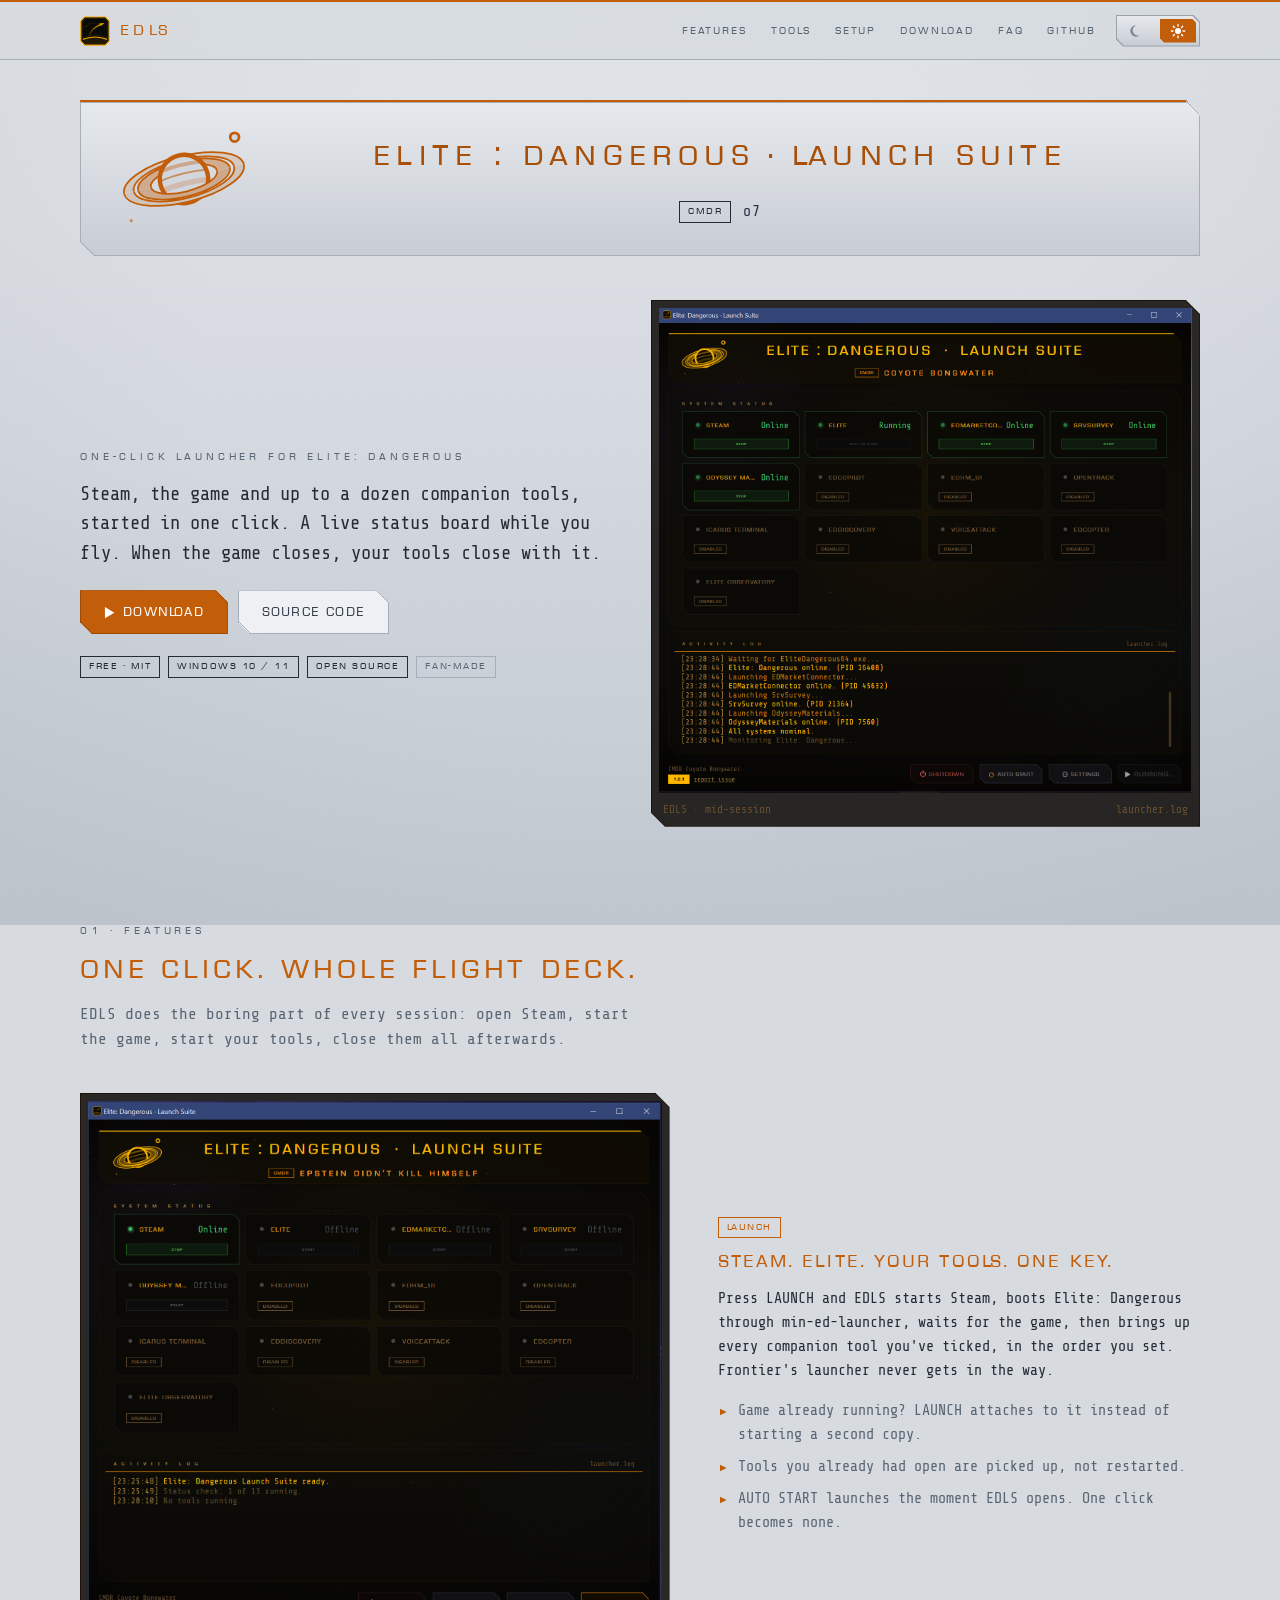
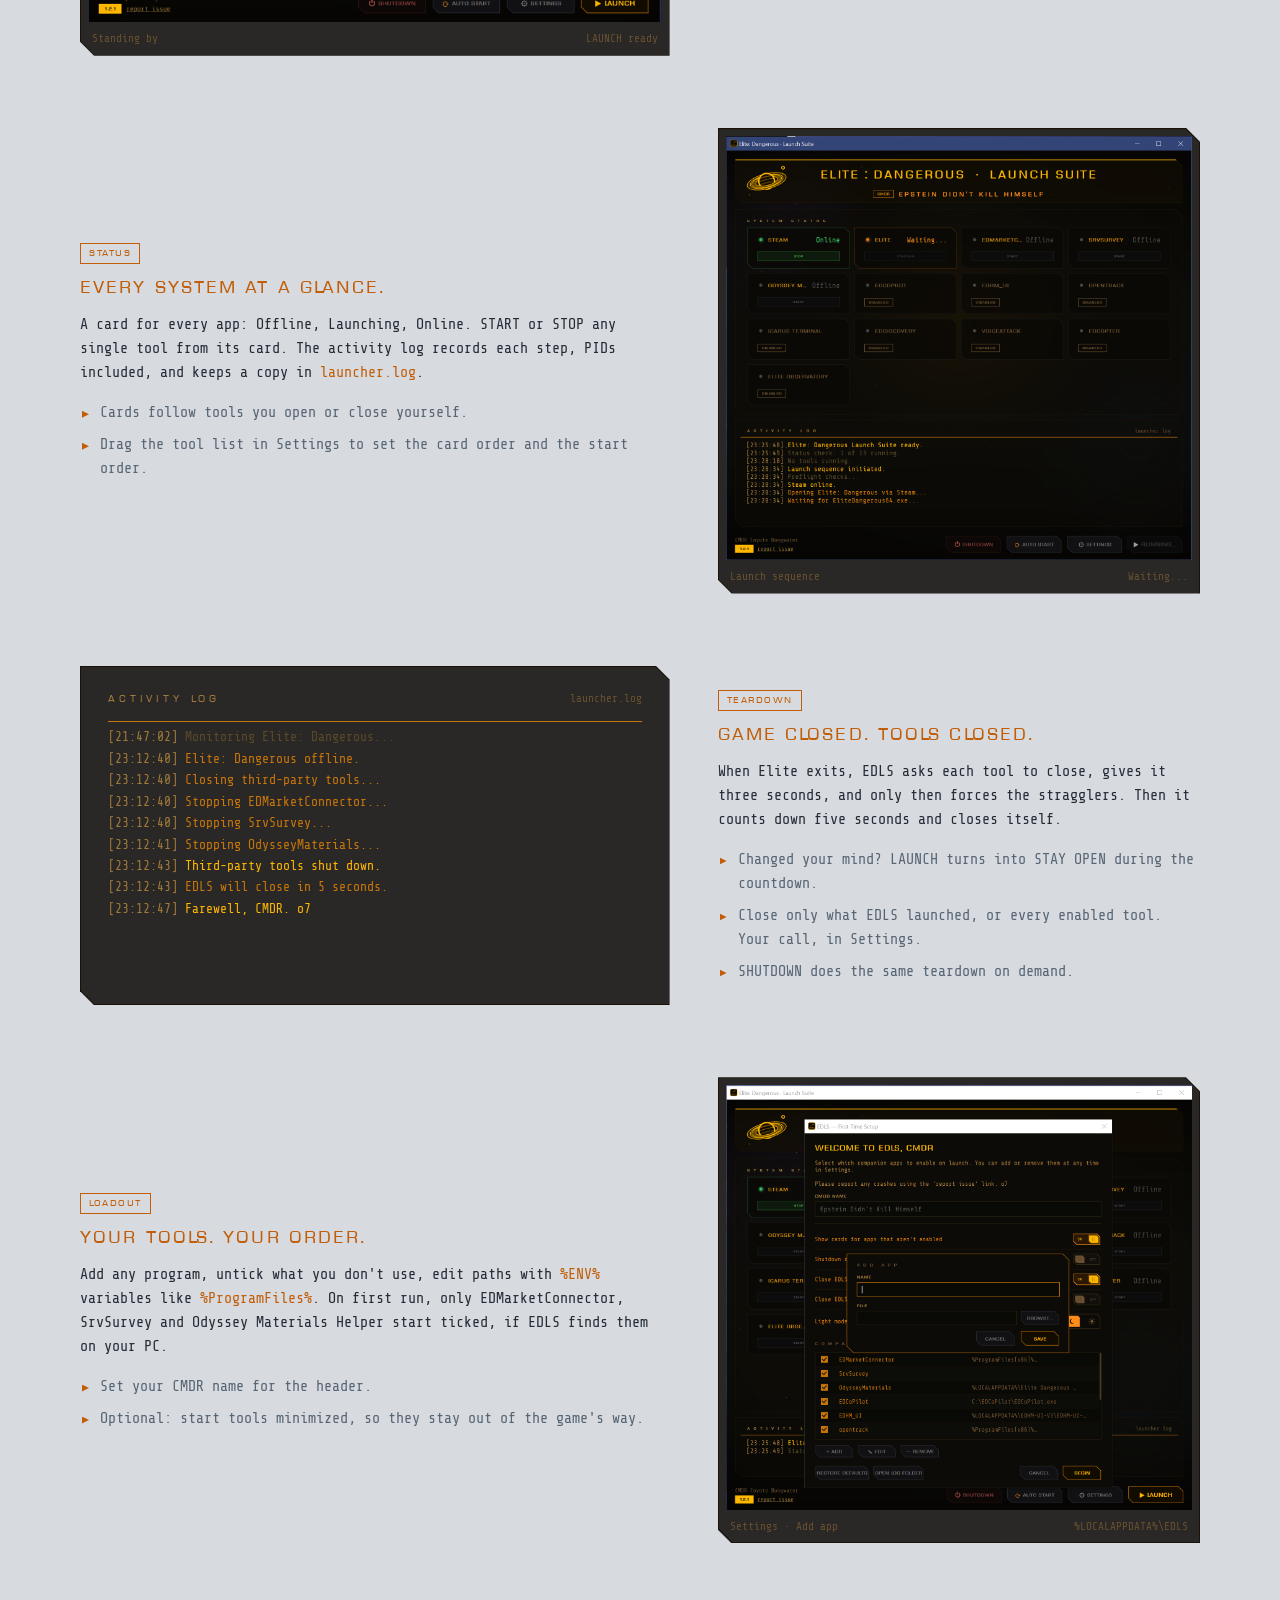
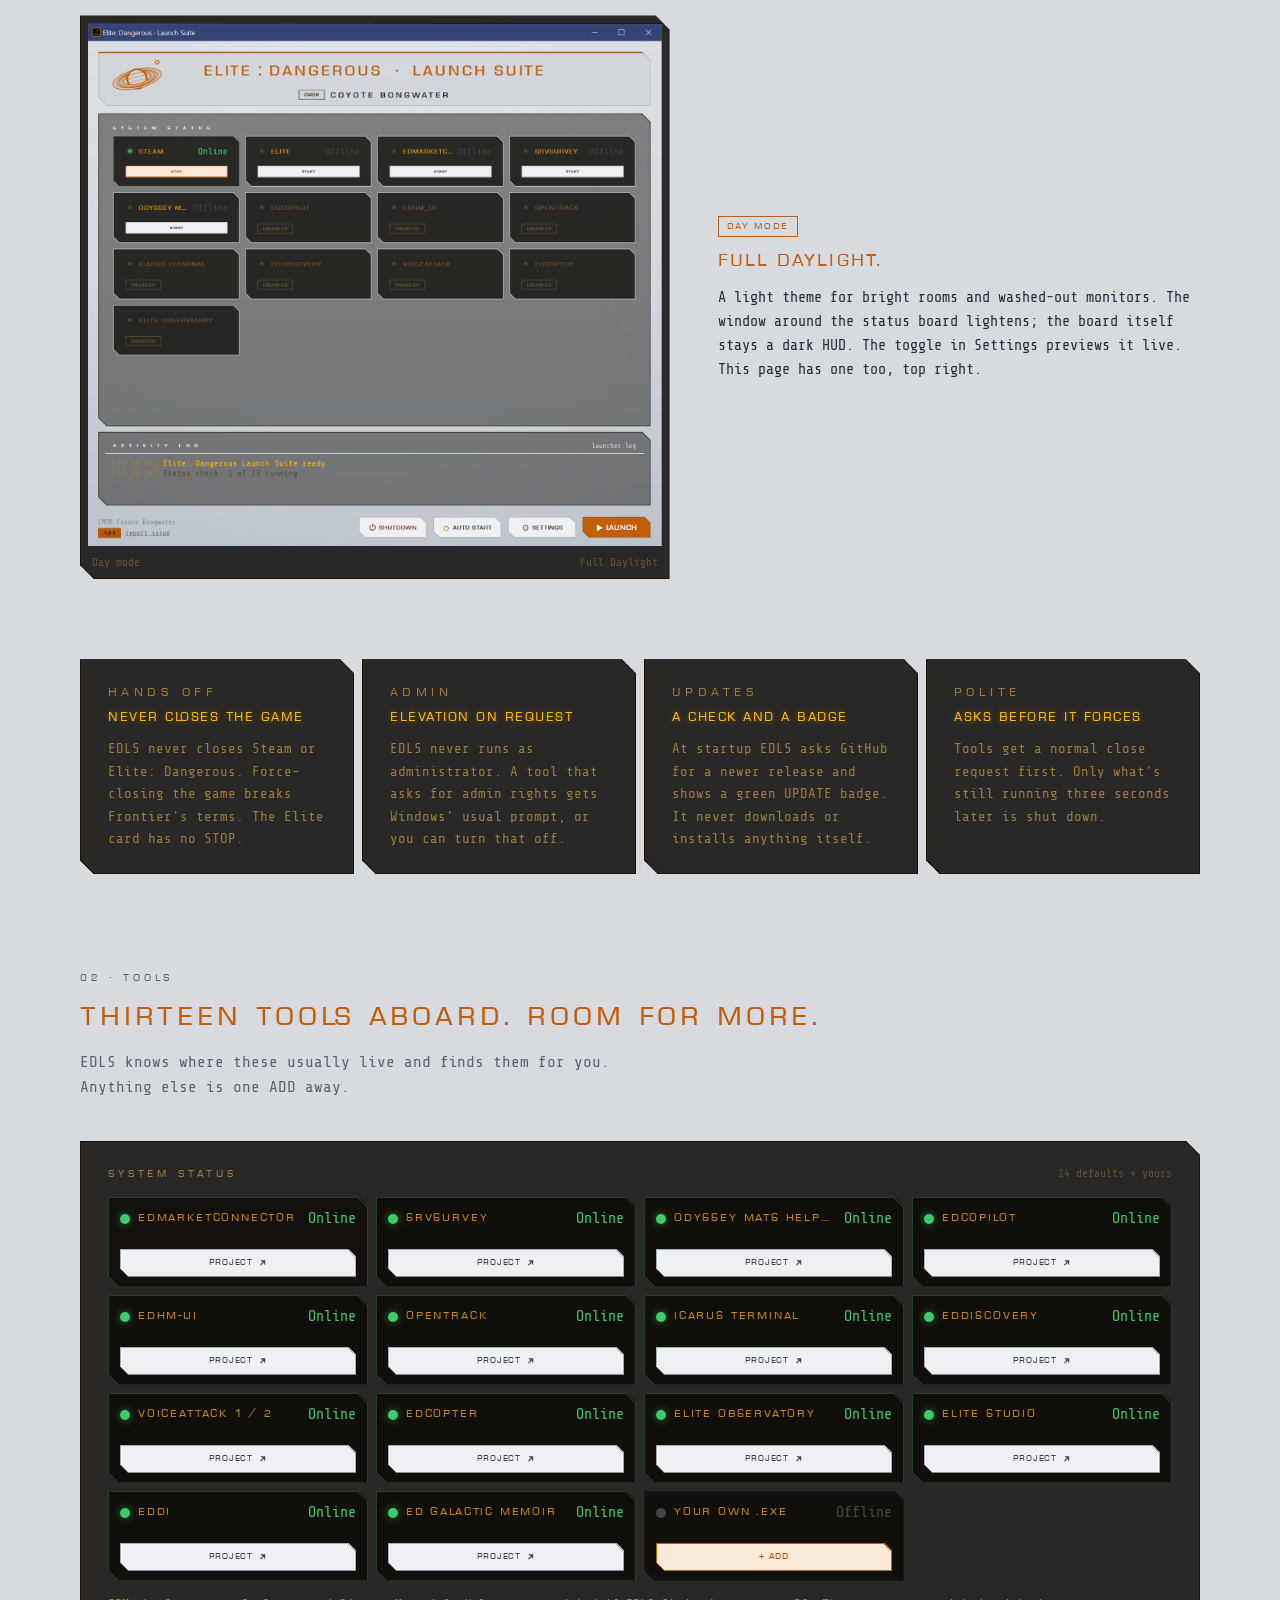
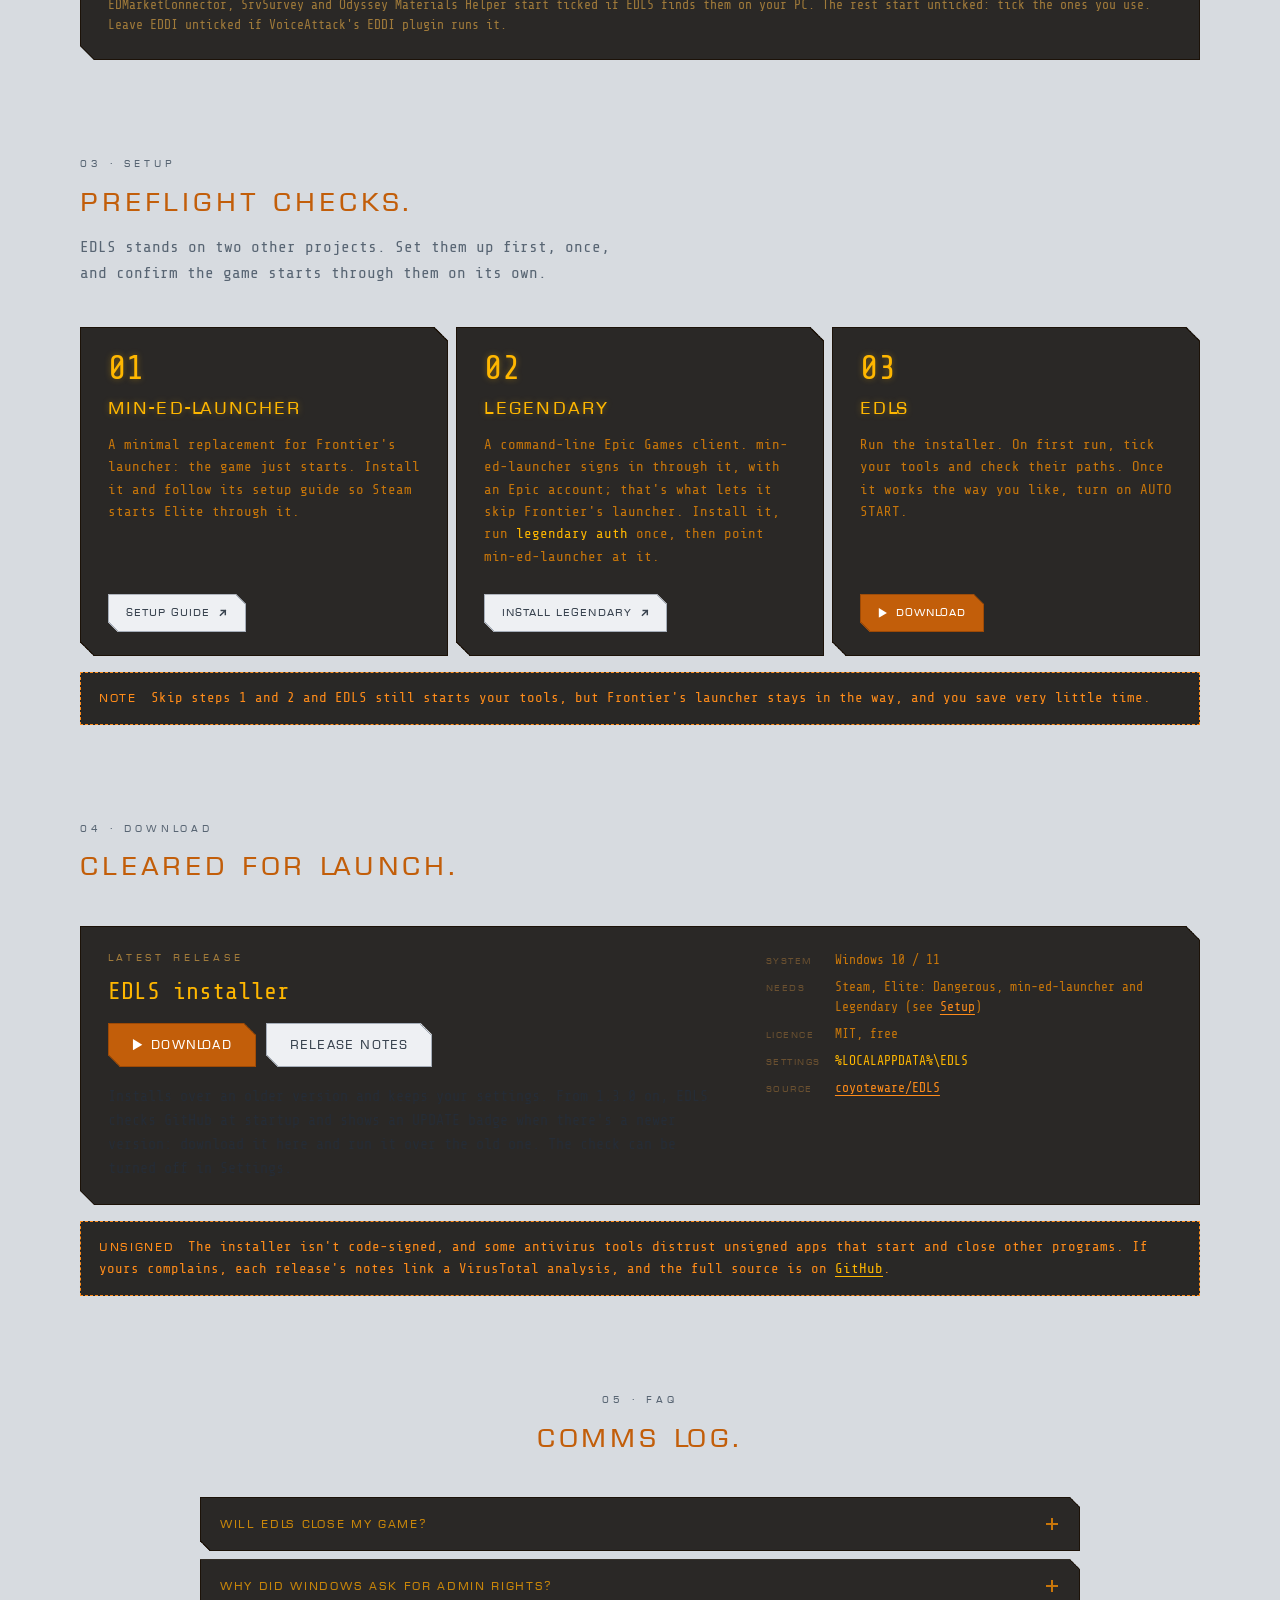
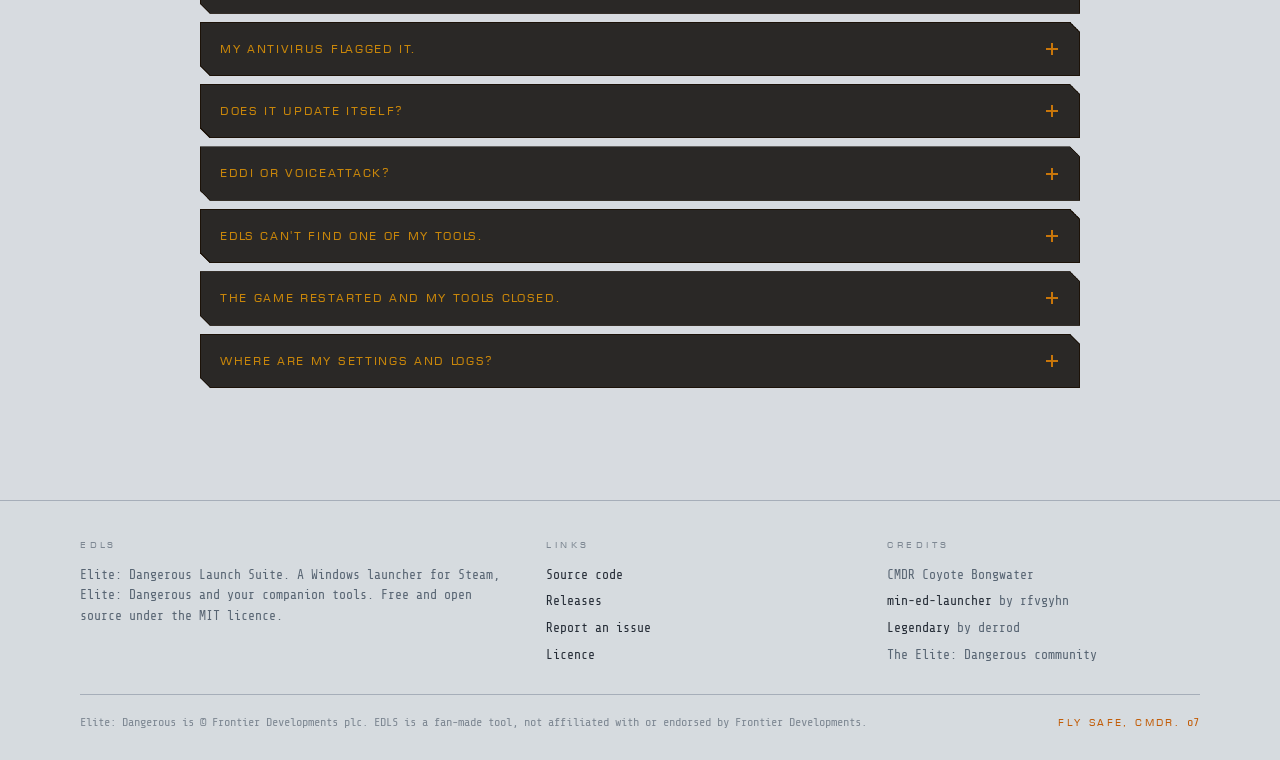
==== commit b5d50369: "final" ====
--- a/docs/index.html
+++ b/docs/index.html
@@ -181,7 +181,7 @@
       <div class="feature-copy">
         <span class="ed-badge ed-badge--orange">Loadout</span>
         <h3>Your tools. Your order.</h3>
-        <p>Add any program, untick what you don't use, edit paths with <code>%ENV%</code> variables like <code>%ProgramFiles%</code>. On first run, only the tools EDLS finds on your PC start ticked.</p>
+        <p>Add any program, untick what you don't use, edit paths with <code>%ENV%</code> variables like <code>%ProgramFiles%</code>. On first run, only EDMarketConnector, SrvSurvey and Odyssey Materials Helper start ticked, if EDLS finds them on your PC.</p>
         <ul class="ticks">
           <li>Set your CMDR name for the header.</li>
           <li>Optional: start tools minimized, so they stay out of the game's way.</li>
@@ -236,7 +236,7 @@
     </header>
 
     <div class="ed-panel hud">
-      <div class="ed-panel-head"><p class="ed-eyebrow">System status</p><span class="ed-panel-meta">13 defaults + yours</span></div>
+      <div class="ed-panel-head"><p class="ed-eyebrow">System status</p><span class="ed-panel-meta">14 defaults + yours</span></div>
       <ul class="tool-grid" role="list" style="list-style:none;margin:0;padding:0">
         <li class="ed-card ed-card--online"><div class="ed-card-row"><span class="ed-dot ed-dot--online" style="--pulse-delay:0ms"></span><span class="ed-card-name">EDMarketConnector</span><span class="ed-card-state">Online</span></div><a class="ed-btn ed-btn--secondary ed-btn--sm" href="https://github.com/EDCD/EDMarketConnector">Project<svg class="i" aria-hidden="true"><use href="#i-ext"/></svg><span class="sr-only">: EDMarketConnector</span></a></li>
         <li class="ed-card ed-card--online"><div class="ed-card-row"><span class="ed-dot ed-dot--online" style="--pulse-delay:-300ms"></span><span class="ed-card-name">SrvSurvey</span><span class="ed-card-state">Online</span></div><a class="ed-btn ed-btn--secondary ed-btn--sm" href="https://github.com/njthomson/SrvSurvey">Project<svg class="i" aria-hidden="true"><use href="#i-ext"/></svg><span class="sr-only">: SrvSurvey</span></a></li>
@@ -251,9 +251,10 @@
         <li class="ed-card ed-card--online"><div class="ed-card-row"><span class="ed-dot ed-dot--online" style="--pulse-delay:-1350ms"></span><span class="ed-card-name">Elite Observatory</span><span class="ed-card-state">Online</span></div><a class="ed-btn ed-btn--secondary ed-btn--sm" href="https://github.com/Xjph/ObservatoryCore">Project<svg class="i" aria-hidden="true"><use href="#i-ext"/></svg><span class="sr-only">: Elite Observatory</span></a></li>
         <li class="ed-card ed-card--online"><div class="ed-card-row"><span class="ed-dot ed-dot--online" style="--pulse-delay:-1650ms"></span><span class="ed-card-name">Elite Studio</span><span class="ed-card-state">Online</span></div><a class="ed-btn ed-btn--secondary ed-btn--sm" href="https://elite-studio-app.github.io/">Project<svg class="i" aria-hidden="true"><use href="#i-ext"/></svg><span class="sr-only">: Elite Studio</span></a></li>
         <li class="ed-card ed-card--online"><div class="ed-card-row"><span class="ed-dot ed-dot--online" style="--pulse-delay:-500ms"></span><span class="ed-card-name">EDDI</span><span class="ed-card-state">Online</span></div><a class="ed-btn ed-btn--secondary ed-btn--sm" href="https://github.com/EDCD/EDDI">Project<svg class="i" aria-hidden="true"><use href="#i-ext"/></svg><span class="sr-only">: EDDI</span></a></li>
+        <li class="ed-card ed-card--online"><div class="ed-card-row"><span class="ed-dot ed-dot--online" style="--pulse-delay:-800ms"></span><span class="ed-card-name">ED Galactic Memoir</span><span class="ed-card-state">Online</span></div><a class="ed-btn ed-btn--secondary ed-btn--sm" href="https://github.com/SuzuneYonaki/ED_Journal_Analyzer">Project<svg class="i" aria-hidden="true"><use href="#i-ext"/></svg><span class="sr-only">: ED Galactic Memoir</span></a></li>
         <li class="ed-card"><div class="ed-card-row"><span class="ed-dot"></span><span class="ed-card-name">Your own .exe</span><span class="ed-card-state">Offline</span></div><a class="ed-btn ed-btn--on ed-btn--sm" href="https://github.com/coyoteware/EDLS#configuration">+ Add</a></li>
       </ul>
-      <p class="tool-note">A default starts ticked only if EDLS finds it on your PC. EDDI starts unticked: VoiceAttack's EDDI plugin usually runs it.</p>
+      <p class="tool-note">EDMarketConnector, SrvSurvey and Odyssey Materials Helper start ticked if EDLS finds them on your PC. The rest start unticked: tick the ones you use. Leave EDDI unticked if VoiceAttack's EDDI plugin runs it.</p>
     </div>
   </div>
 </section>
